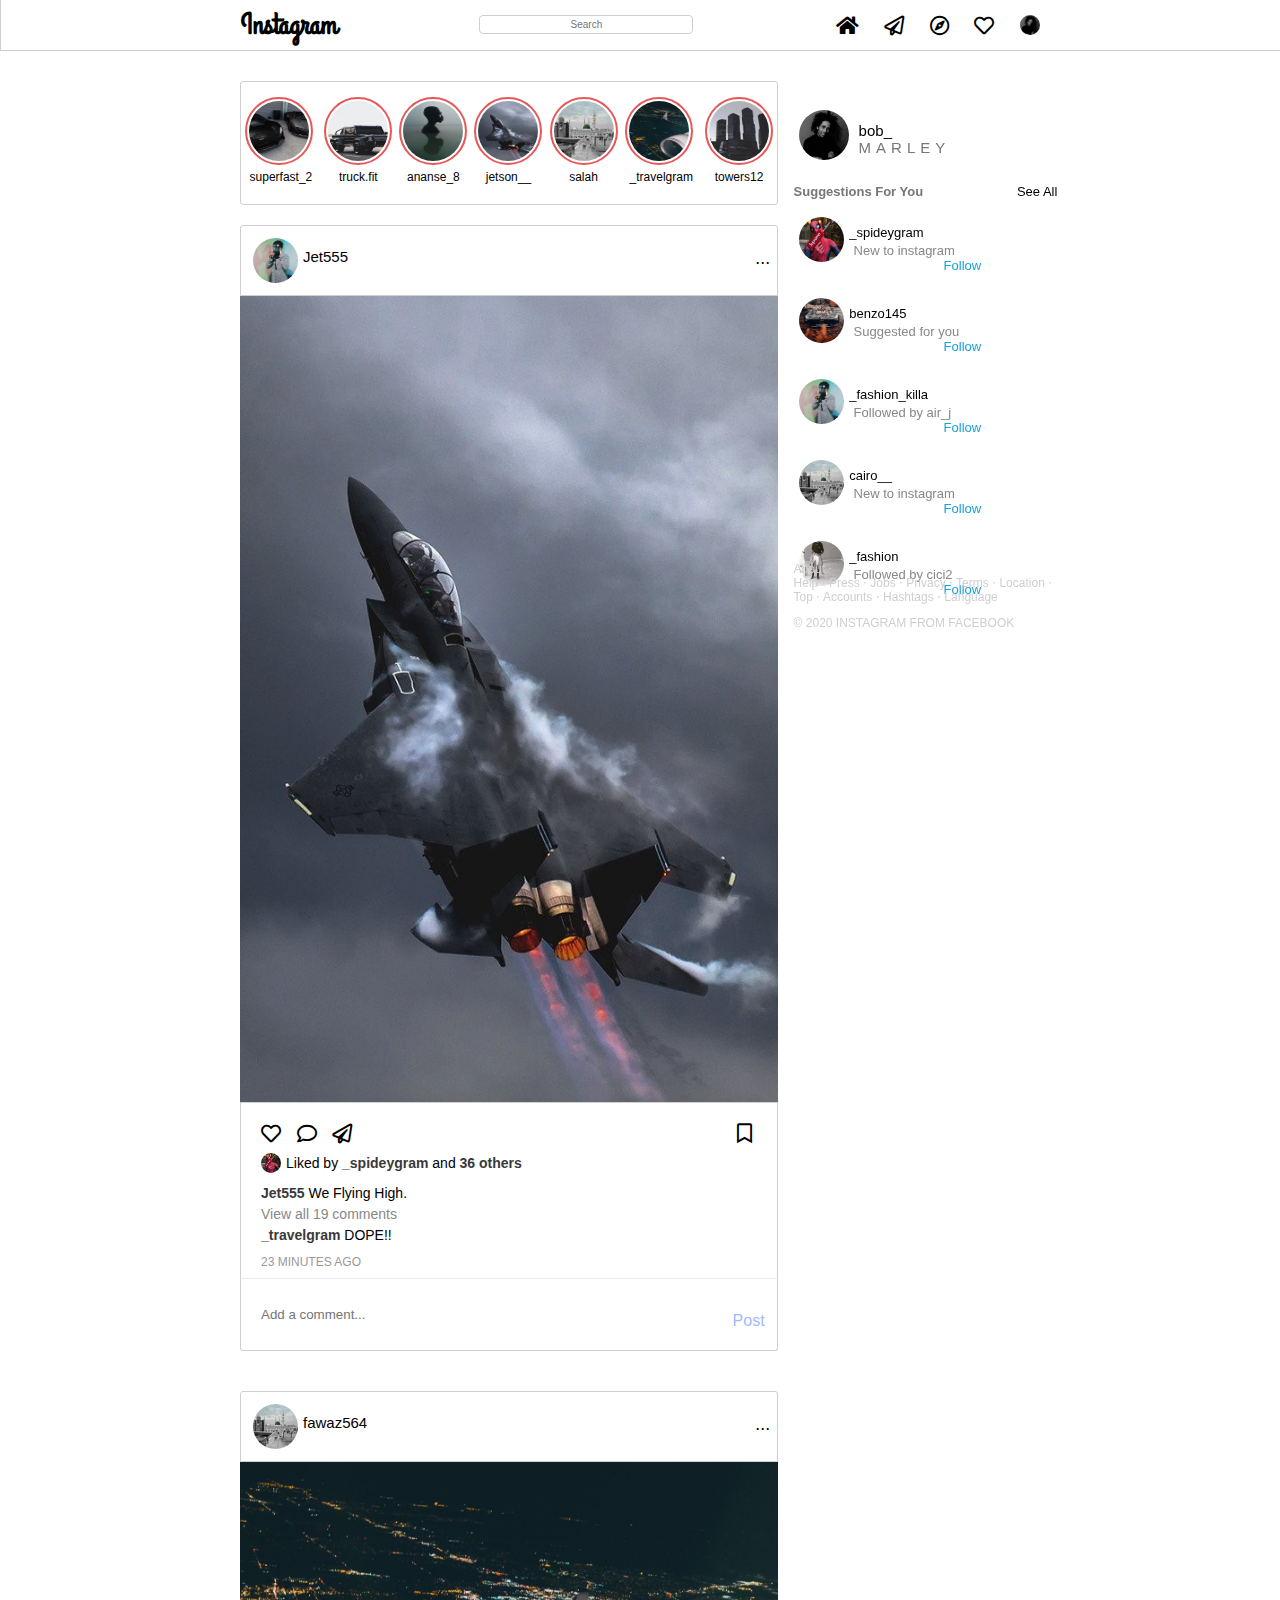
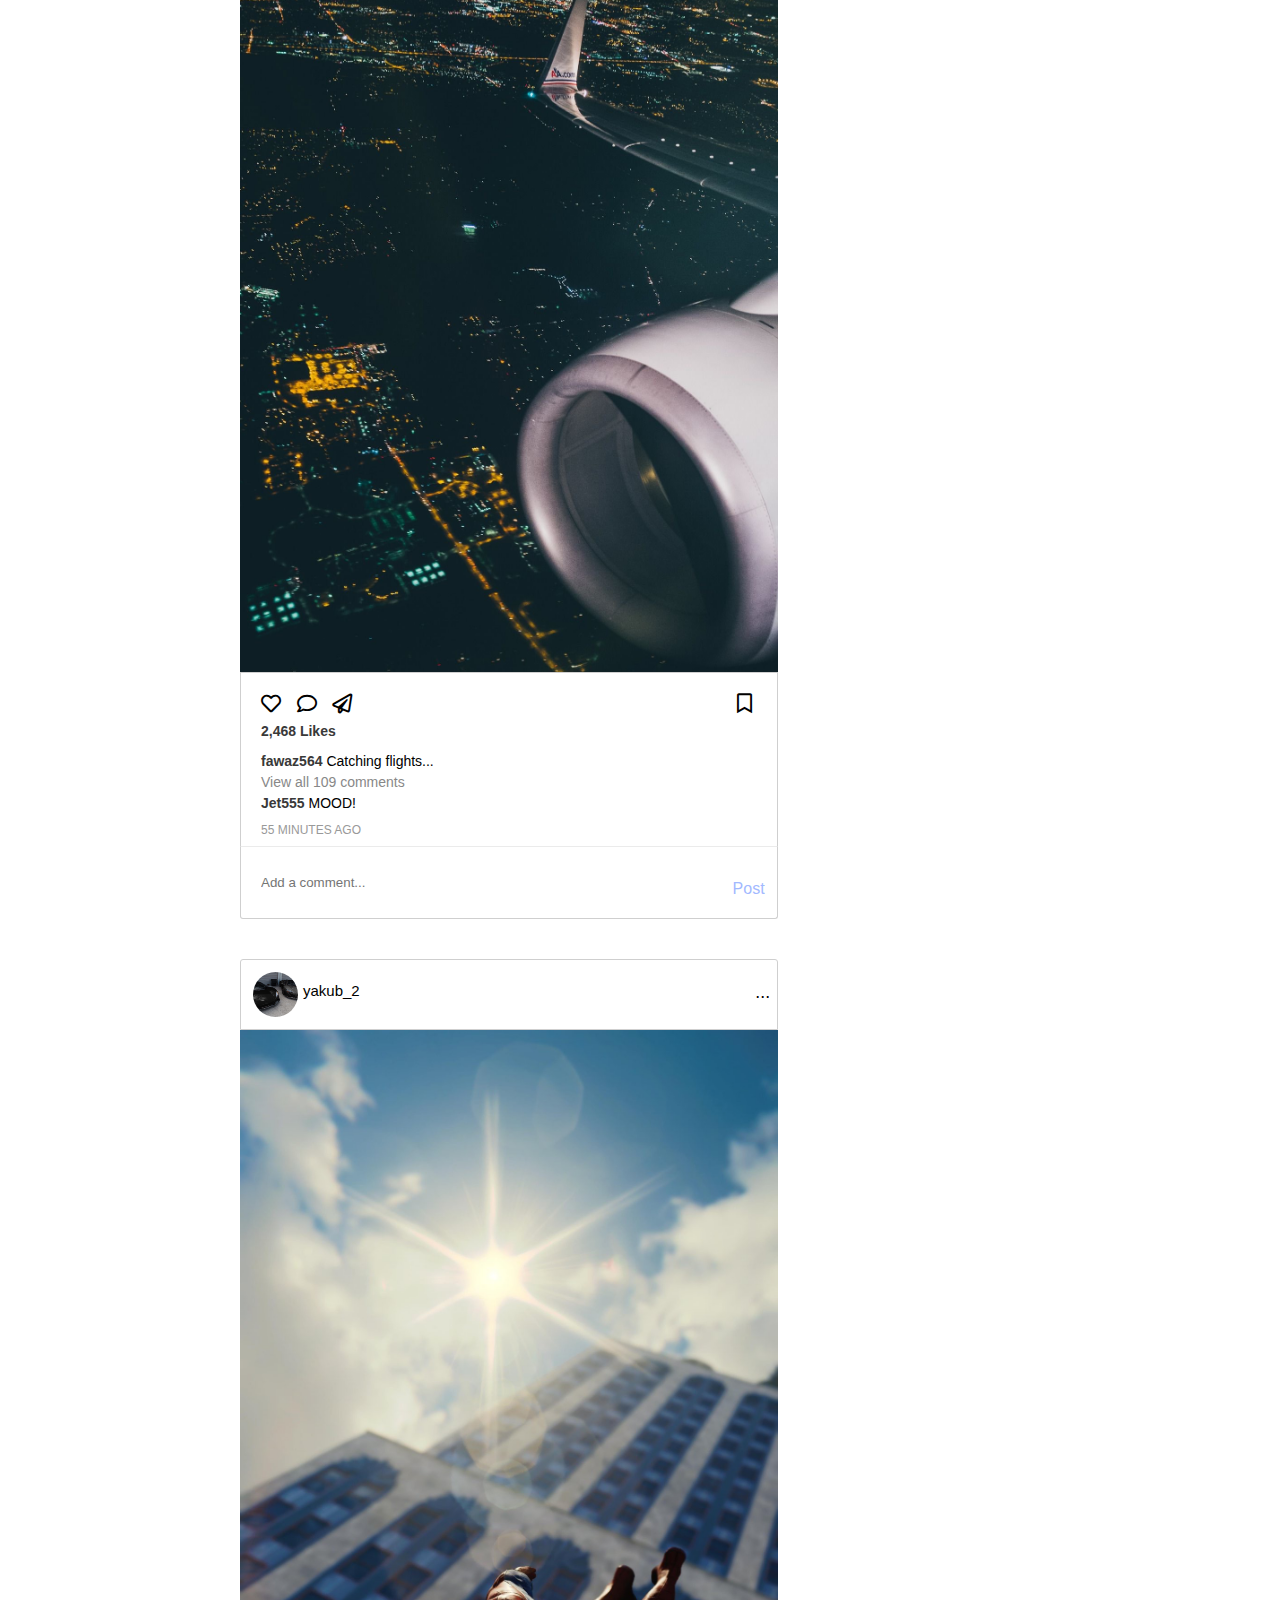
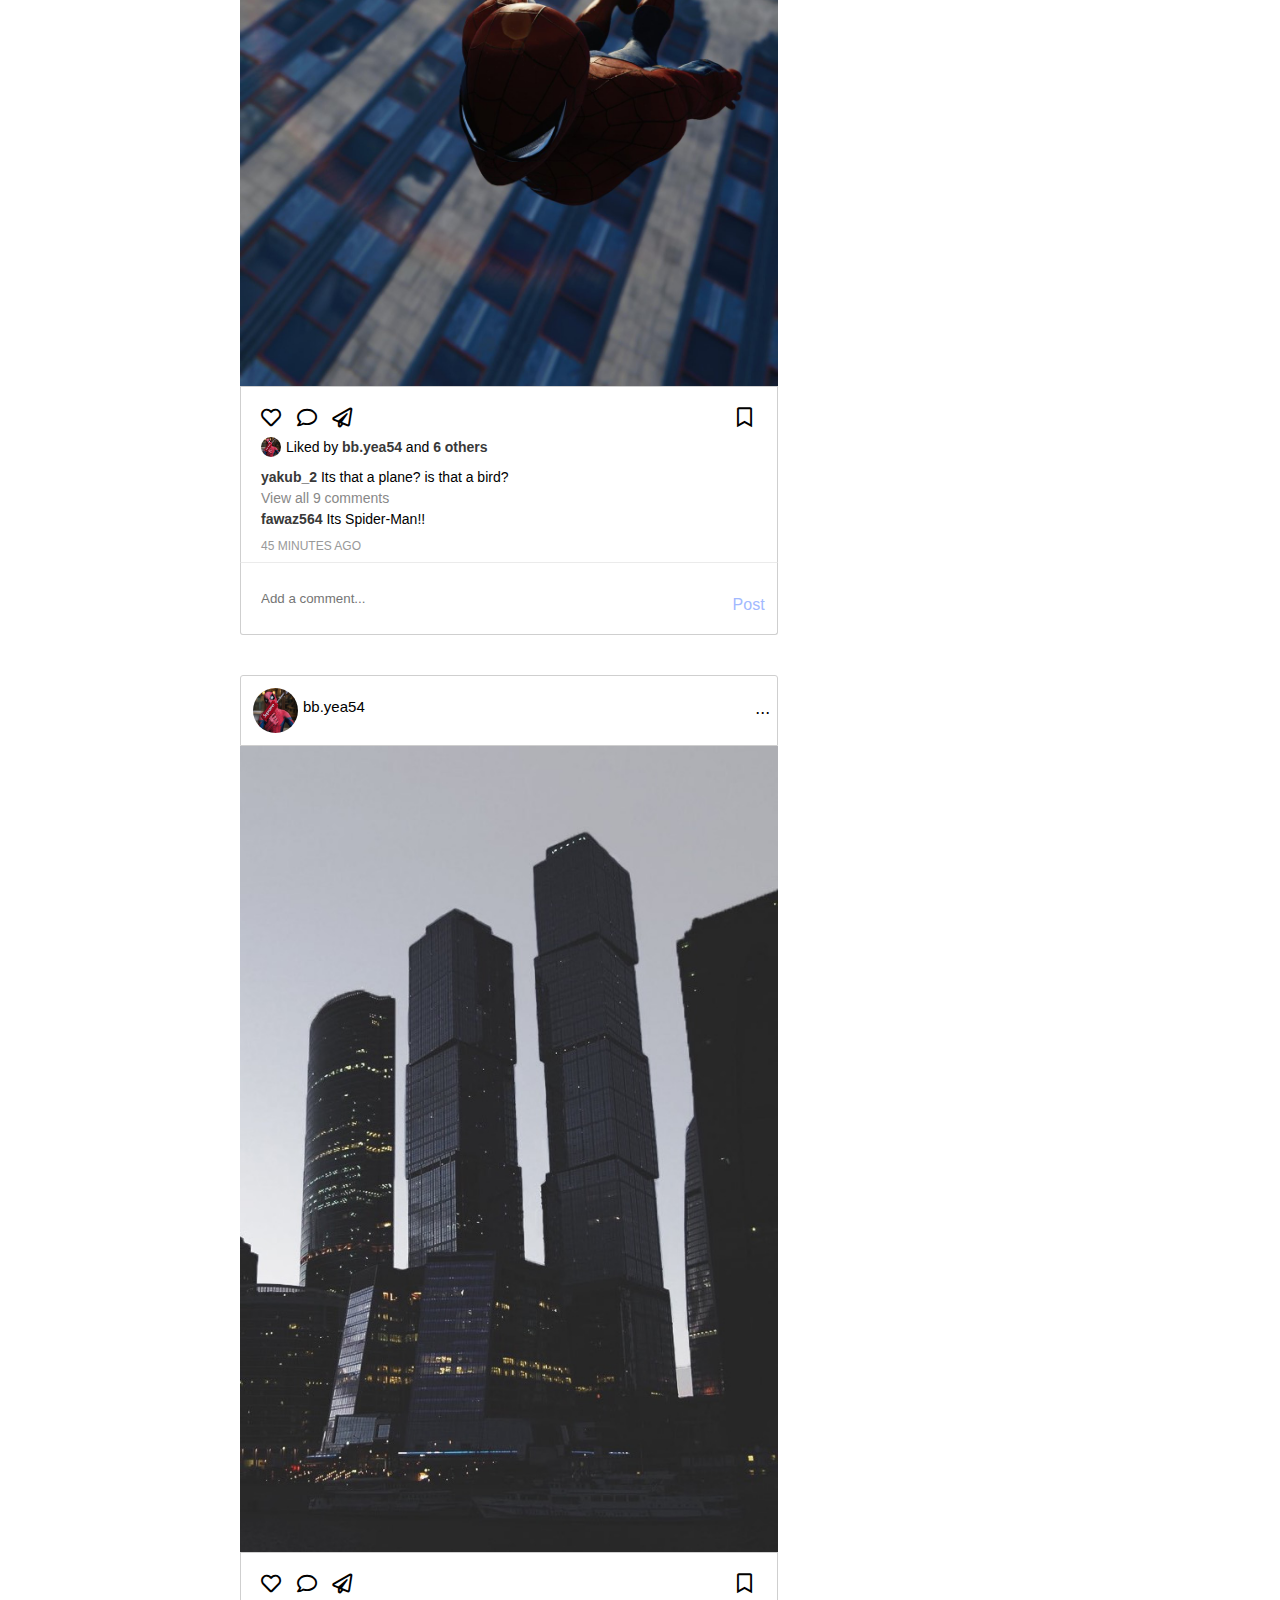
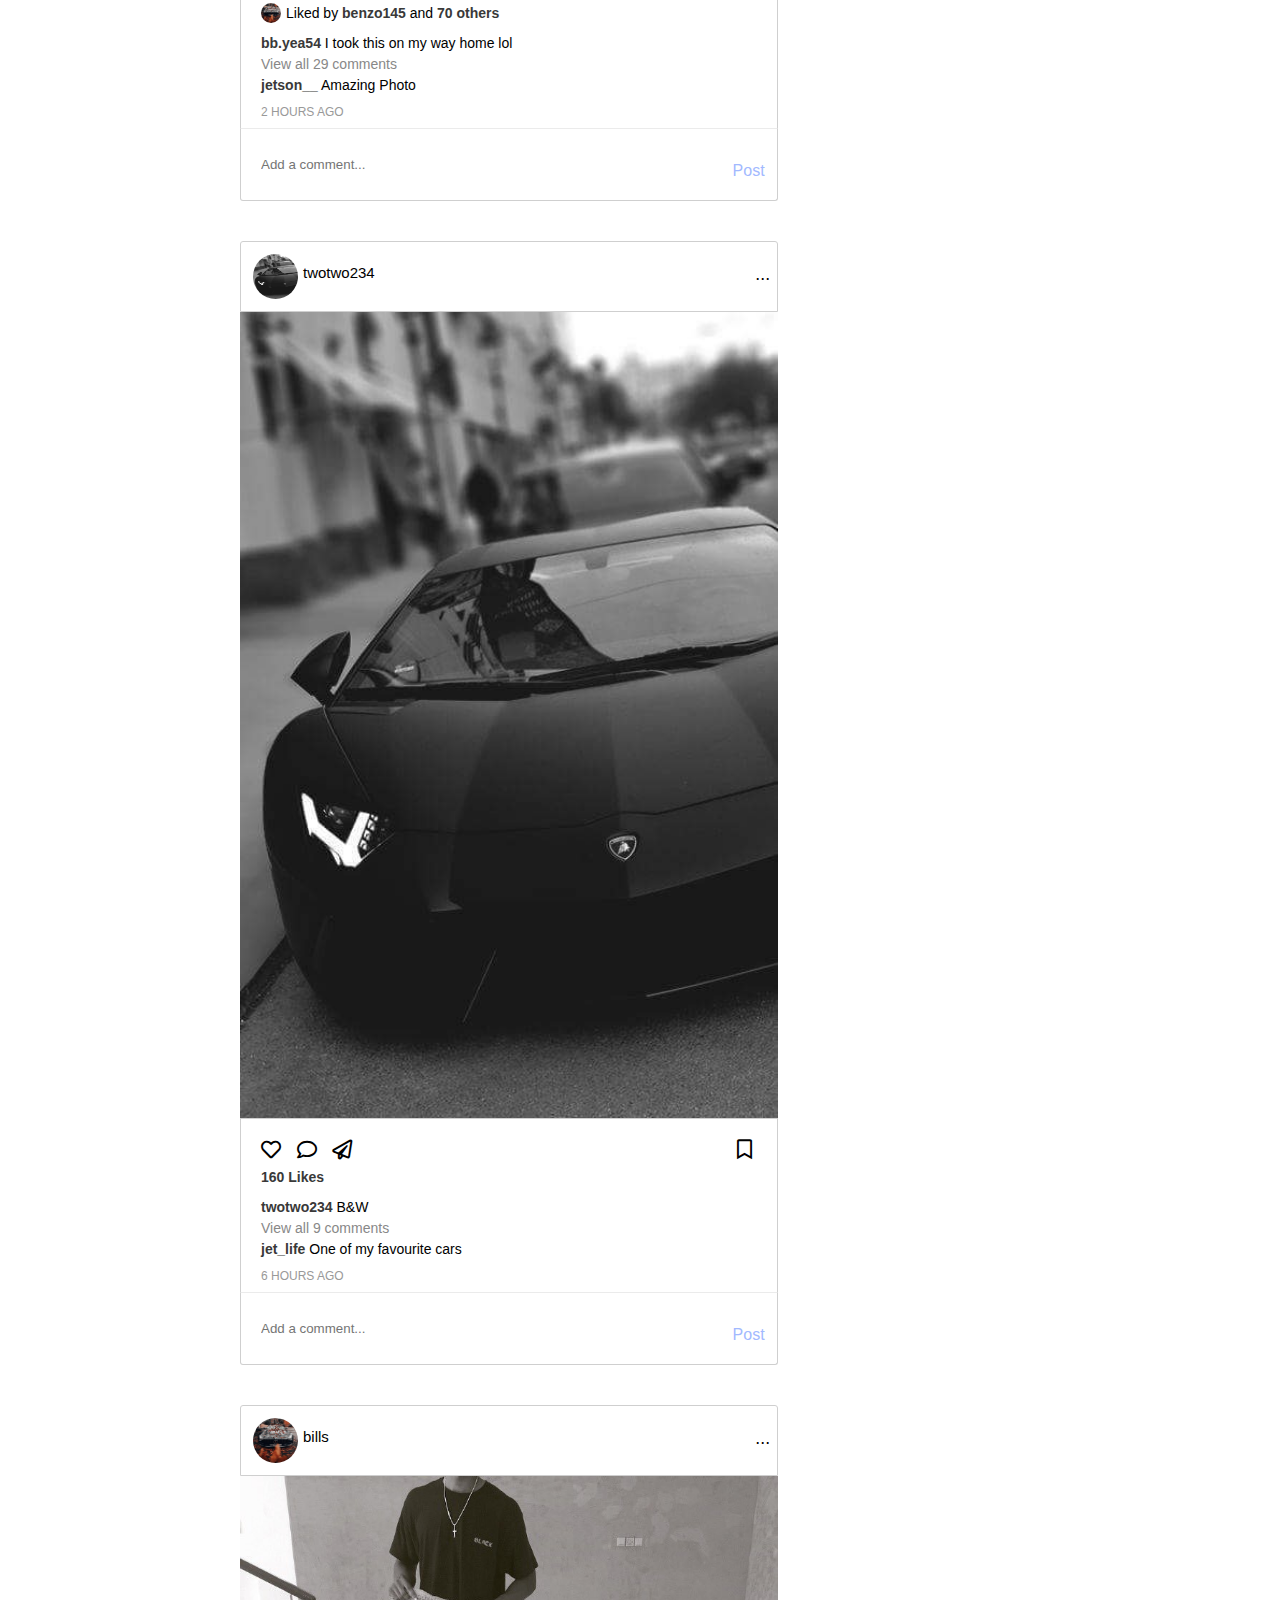
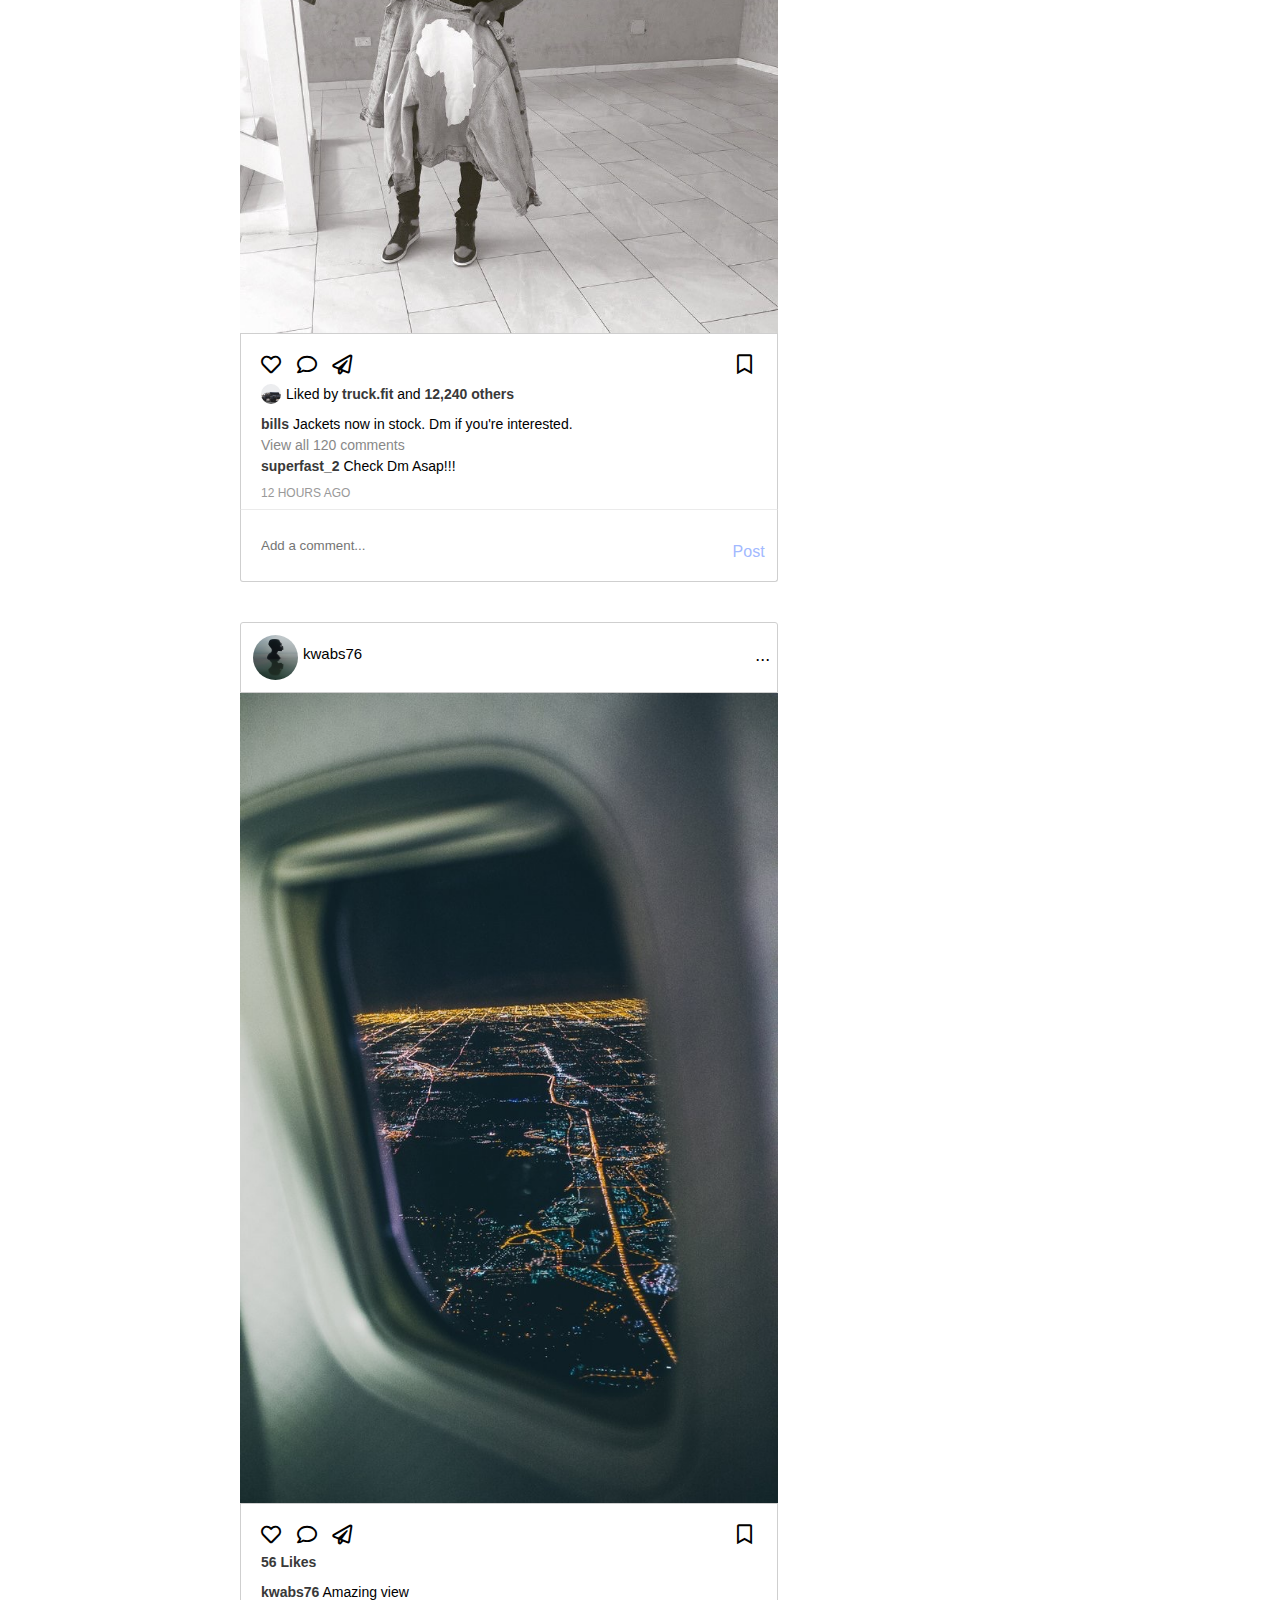
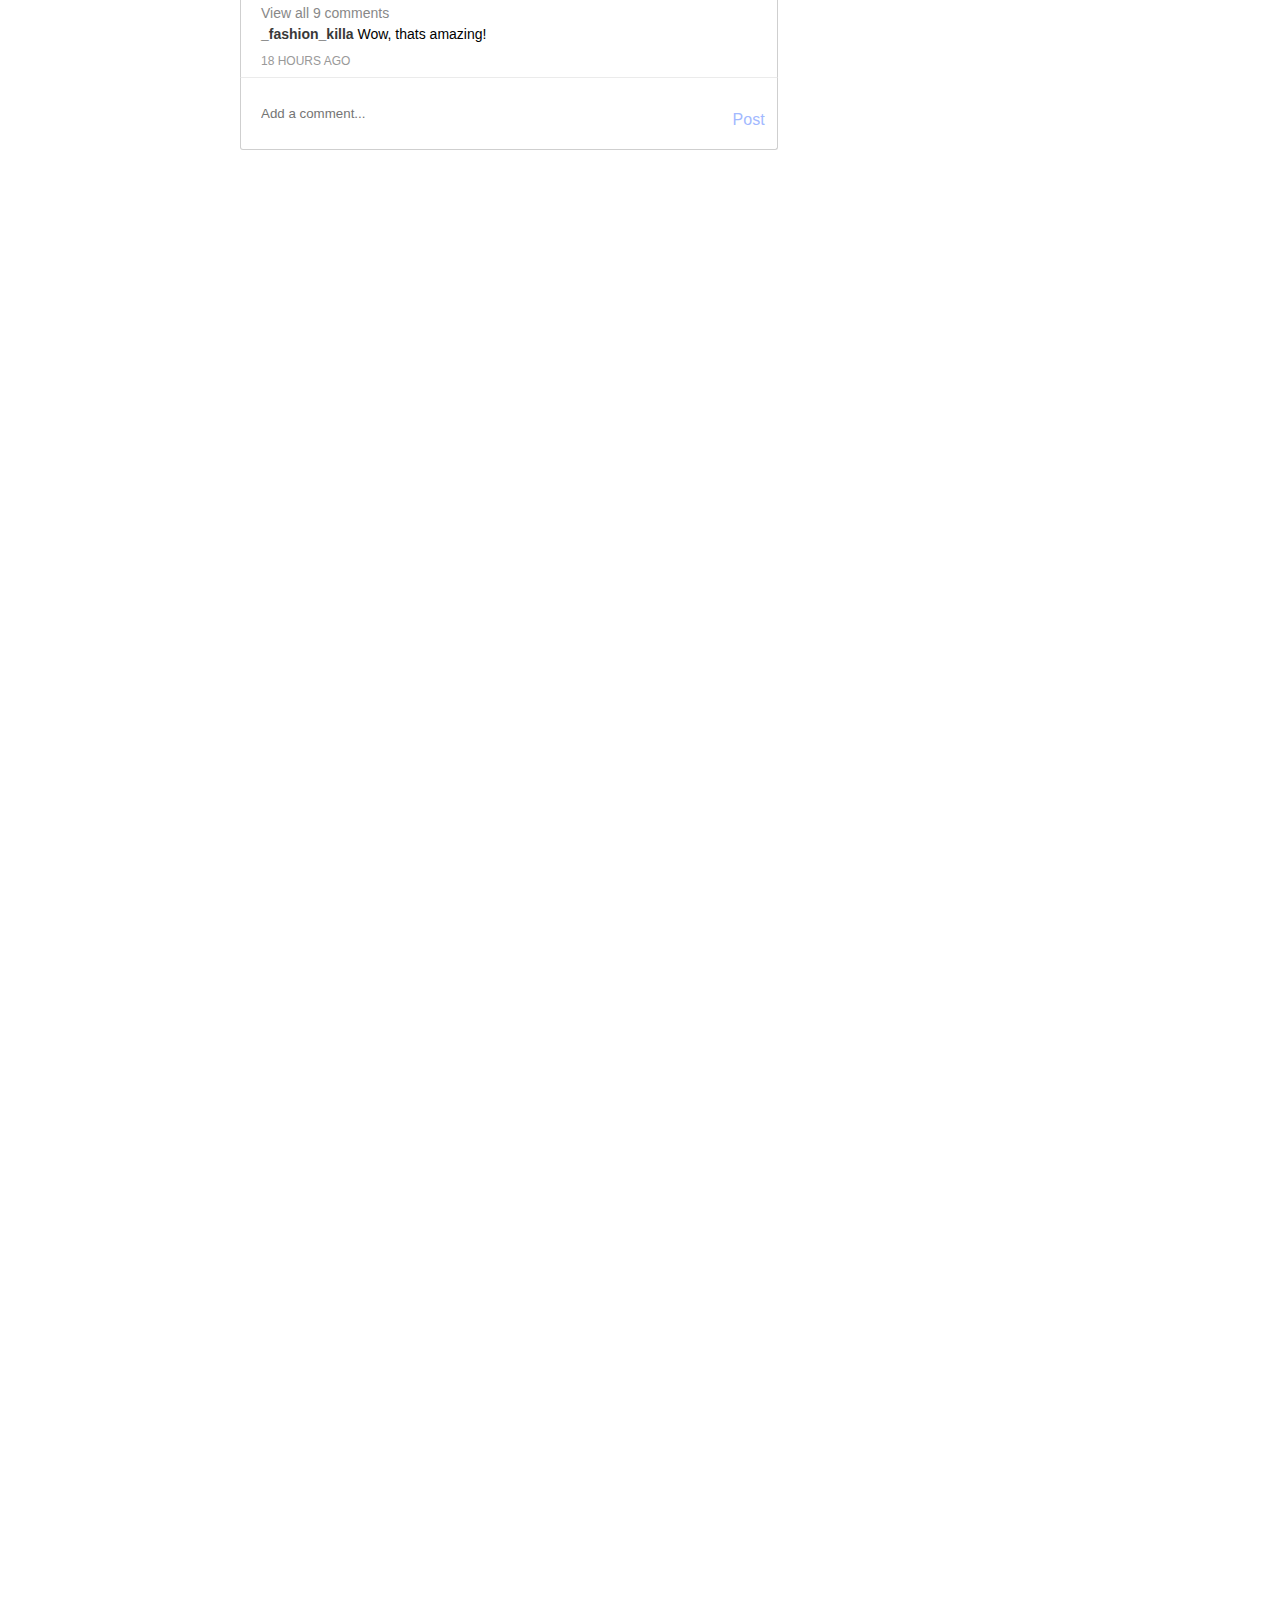
==== index.html @ 5ea7f9a2 "intagram page" ====
<!DOCTYPE html>
<html lang="en">
<head>
    <meta charset="UTF-8">
    <meta name="viewport" content="width=device-width, initial-scale=1.0">
    <title>Instagram</title>
    <link rel="stylesheet" href="css/all.min.css">
    <link rel="stylesheet" href="css/style.css">
    <link href="https://fonts.googleapis.com/css2?family=Engagement&family=Grand+Hotel&display=swap" rel="stylesheet">
</head>
<body>
    <header>
        <h1>
            <a href="index.html">Instagram</a> 
        </h1>
        <div>
            <input class="search-input" type="text" placeholder="Search">
        </div>
        <nav>
            <a href="index.html"><i class="fas fa-home"></i></a>
            <a href="inbox.html"><i class="far fa-paper-plane"></i></a> 
            <a href="explore.html"><i class="far fa-compass"></i></a>
            <i class="far fa-heart"></i>
            <a href="profile.html">
             <img class="pro" src="images/IMG_0986.JPG" alt="bob marley">
            </a>         
        </nav>
    </header>
    <section>
        
        <div class="image-wrapper">
        <div>
            <div class="story">
                    <div>
                        <div class="new-story">
                            <img class="story-img" src="images/IMG_0039.JPG" alt="Mcleren">
                        </div>
                        <p>superfast_2</p>
                    </div>
                    <div>
                        <div class="new-story">
                            <img class="story-img" src="images/IMG_0038.JPG" alt="truck">
                        </div>
                        <p>truck.fit</p> 
                    </div>
                    <div>
                        <div class="new-story">
                          <img class="story-img" src="images/IMG_1452.JPG" alt="kid in water">  
                        </div>
                        <p>ananse_8</p> 
                    </div>
                    <div>
                        <div class="new-story">
                          <img class="story-img" src="images/IMG_1474.JPG" alt="jet">  
                        </div>
                        <p>jetson__</p> 
                    </div>
                    <div>
                        <div class="new-story">
                           <img class="story-img" src="images/IMG_0953.JPG" alt="Mosque"> 
                        </div>
                        <p>salah</p> 
                    </div>
                    <div>
                        <div class="new-story">
                          <img class="story-img" src="images/IMG_0764.JPG" alt="plane window view">  
                        </div>
                        <p>_travelgram</p>
                    </div>
                    <div>
                        <div class="new-story">
                           <img class="story-img" src="images/IMG_0044.JPG" alt="skyscraper"> 
                        </div>
                        <p>towers12</p>
                    </div> 
            </div>
        </div>
            <div class="image-container active">
                <div class="image-heading">
                    <img class="profile-image" src="images/IMG_0019.JPG" alt="Asap rocky">
                    <p class="profile-name">Jet555</p>
                    <p>&#8228;&#8228;&#8228;</p>
                </div>
                <img src="images/IMG_1474.JPG" alt="jet">
                
                    <div class="image-footer" >
                        <div>
                            <i class="far fa-heart"></i>
                            <i class="far fa-comment"></i>
                            <i class="far fa-paper-plane"></i>
                        </div>
                        <div>
                            <i class="far fa-bookmark"></i>    
                        </div>
                    </div>
                    <div class="comment-update">
                        <p><img class="com-img" src="images/IMG_0122.JPG" alt="spidey">Liked by <span class="user-com">_spideygram</span> and <span class="user-com">36 others</span></p>
                        <span class="user-com">Jet555</span> <span>We Flying High.</span>
                        <p class="comment-view">View all 19 comments</p>
                        <span class="user-com">_travelgram</span> <span>DOPE!!</span>
                        <p class="comment-time">23 minutes ago</p>
                    </div>
                    <div class="comment-post">
                        <input class="comment-input" type="text" placeholder="Add a comment...">
                        <p class="post">Post</p>  
                    </div>      
            </div>
            <div class="image-container active">
                <div class="image-heading">
                    <img class="profile-image" src="images/IMG_0953.JPG" alt="Mosque">
                    <p class="profile-name">fawaz564</p>
                    <p>&#8228;&#8228;&#8228;</p>
                </div>
                <img src="images/IMG_0764.JPG" alt="window view from a plane">
                <div class="image-footer" >
                    <div>
                        <i class="far fa-heart"></i>
                        <i class="far fa-comment"></i>
                        <i class="far fa-paper-plane"></i>
                    </div>
                    <div>
                        <i class="far fa-bookmark"></i>
                    </div>
                </div>
                <div class="comment-update">
                    <p><span class="user-com">2,468 Likes</span></p>
                    <span class="user-com">fawaz564</span> <span>Catching flights...</span>
                    <p class="comment-view">View all 109 comments</p>
                    <span class="user-com">Jet555</span> <span>MOOD!</span>
                    <p class="comment-time">55 minutes ago</p>
                </div>
                <div class="comment-post">
                    <input class="comment-input" type="text" placeholder="Add a comment...">
                    <p class="post">Post</p>  
                </div> 
            </div>
            <div class="image-container">
                <div class="image-heading">
                    <img class="profile-image" src="images/IMG_0039.JPG" alt="Mcleren">
                    <p class="profile-name">yakub_2</p>
                    <p>&#8228;&#8228;&#8228;</p>
                </div>
                <img src="images/IMG_3468.JPG" alt="spider man">
                <div class="image-footer">
                    <div>
                        <i class="far fa-heart"></i>
                        <i class="far fa-comment"></i>
                        <i class="far fa-paper-plane"></i>
                    </div>
                    <div>
                        <i class="far fa-bookmark"></i>
                    </div>
                </div>
                <div class="comment-update">
                    <p><img class="com-img" src="images/IMG_0122.JPG" alt="spidey">Liked by <span class="user-com">bb.yea54</span> and <span class="user-com">6 others</span></p>
                    <span class="user-com">yakub_2</span> <span>Its that a plane? is that a bird?</span>
                    <p class="comment-view">View all 9 comments</p>
                    <span class="user-com">fawaz564</span> <span>Its Spider-Man!! </span>
                    <p class="comment-time">45 minutes ago</p>
                </div>
                <div class="comment-post">
                    <input class="comment-input" type="text" placeholder="Add a comment...">
                    <p class="post">Post</p>  
                </div> 
            </div>
            <div class="image-container">
                <div class="image-heading">
                    <img class="profile-image" src="images/IMG_0122.JPG" alt="spidey">
                    <p class="profile-name">bb.yea54</p>
                    <p>&#8228;&#8228;&#8228;</p>
                </div>
                <img src="images/IMG_0044.JPG" alt="sky skrapers">
                <div class="image-footer" >
                    <div>
                        <i class="far fa-heart"></i>
                        <i class="far fa-comment"></i>
                        <i class="far fa-paper-plane"></i>
                    </div>
                    <div>
                        <i class="far fa-bookmark"></i>
                    </div>
                </div>
                <div class="comment-update">
                    <p><img class="com-img" src="images/IMG_0942.JPG" alt="benz">Liked by <span class="user-com">benzo145</span> and <span class="user-com">70 others</span></p>
                    <span class="user-com">bb.yea54</span> <span>I took this on my way home lol</span>
                    <p class="comment-view">View all 29 comments</p>
                    <span class="user-com">jetson__</span> <span>Amazing Photo</span>
                    <p class="comment-time">2 hours ago</p>
                </div>
                <div class="comment-post">
                    <input class="comment-input" type="text" placeholder="Add a comment...">
                    <p class="post">Post</p>  
                </div> 
            </div>
            <div class="image-container">
                <div class="image-heading">
                    <img class="profile-image" src="images/IMG_0618.JPG" alt="lambo">
                    <p class="profile-name">twotwo234</p>
                    <p>&#8228;&#8228;&#8228;</p>
                </div>
                <img src="images/IMG_0618.JPG" alt="lamboghini">
                <div class="image-footer" >
                    <div>
                        <i class="far fa-heart"></i>
                        <i class="far fa-comment"></i>
                        <i class="far fa-paper-plane"></i>
                    </div>
                    <div>
                        <i class="far fa-bookmark"></i>
                    </div>
                </div>
                <div class="comment-update">
                    <p><span class="user-com">160 Likes</span></p>
                    <span class="user-com">twotwo234</span> <span>B&W</span>
                    <p class="comment-view">View all 9 comments</p>
                    <span class="user-com">jet_life</span> <span>One of my favourite cars</span>
                    <p class="comment-time">6 hours ago</p>
                </div>
                <div class="comment-post">
                    <input class="comment-input" type="text" placeholder="Add a comment...">
                    <p class="post">Post</p>  
                </div> 
            </div>
            <div class="image-container">
                <div class="image-heading">
                    <img class="profile-image" src="images/IMG_0942.JPG" alt="benz">
                    <p class="profile-name">bills</p>
                    <p>&#8228;&#8228;&#8228;</p>
                </div>
                <img src="images/IMG_0188.JPG" alt="African jean jacket">
                <div class="image-footer" >
                    <div>
                        <i class="far fa-heart"></i>
                        <i class="far fa-comment"></i>
                        <i class="far fa-paper-plane"></i>
                    </div>
                    <div>
                        <i class="far fa-bookmark"></i>
                    </div>
                </div>
                <div class="comment-update">
                    <p><img class="com-img" src="images/IMG_0038.JPG" alt="truck">Liked by <span class="user-com">truck.fit</span> and <span class="user-com">12,240 others</span></p>
                    <span class="user-com">bills</span> <span>Jackets now in stock. Dm if you're interested.</span>
                    <p class="comment-view">View all 120 comments</p>
                    <span class="user-com">superfast_2</span> <span>Check Dm Asap!!! </span>
                    <p class="comment-time">12 hours ago</p>
                </div>
                <div class="comment-post">
                    <input class="comment-input" type="text" placeholder="Add a comment...">
                    <p class="post">Post</p>  
                </div> 
            </div>
            <div class="image-container">
                <div class="image-heading">
                    <img class="profile-image" src="images/IMG_1452.JPG" alt="kid in water">
                    <p class="profile-name">kwabs76</p>
                    <p>&#8228;&#8228;&#8228;</p>
                </div>
                <img src="images/IMG_0765.JPG" alt="window view from a plane">
                <div class="image-footer" >
                    <div>
                        <i class="far fa-heart"></i>
                        <i class="far fa-comment"></i>
                        <i class="far fa-paper-plane"></i>
                    </div>
                    <div>
                        <i class="far fa-bookmark"></i>
                    </div>
                </div>
                <div class="comment-update">
                    <p><span class="user-com">56 Likes</span></p>
                    <span class="user-com">kwabs76</span> <span>Amazing view</span>
                    <p class="comment-view">View all 9 comments</p>
                    <span class="user-com">_fashion_killa</span> <span>Wow, thats amazing!</span>
                    <p class="comment-time">18 hours ago</p>
                </div>
                <div class="comment-post">
                  <input class="comment-input" type="text" placeholder="Add a comment...">
                <p class="post">Post</p>  
                </div>               
            </div>
        </div>
    </section>
    <aside>
        <div>
            <a href="profile.html">
               <img class="profile-image user-image" src="images/IMG_0986.JPG" alt="bob marley">                
            </a>
            <p class="profile-name"><br>bob_<br><span class="user-name">marley</span></p>
        </div>
        <div>
            <div class="suggestions">
                <div class="suggestion-header">
                    <p class="suggest">Suggestions For You</p>
                    <p class="watch-see-all">See All</p>
                </div>
                <div class="suggestion-image">
                    <img class="profile-image" src="images/IMG_0122.JPG" alt="spiderman">
                    <p class="pro-info">_spideygram</p>
                    <div class="suggest-follow">
                        <span>New to instagram</span> <span class="follow-suggested">Follow</span>
                    </div>
                    <img class="profile-image" src="images/IMG_0942.JPG" alt="benz">
                    <p class="pro-info">benzo145</p>
                    <div class="suggest-follow">
                        <span>Suggested for you</span> <span class="follow-suggested">Follow</span>
                    </div>
                    <img class="profile-image" src="images/IMG_0019.JPG" alt="Asap rocky">
                    <p class="pro-info">_fashion_killa</p>
                    <div class="suggest-follow">
                        <span>Followed by air_j</span> <span class="follow-suggested">Follow</span>
                    </div>
                    <img class="profile-image" src="images/IMG_0953.JPG" alt="Mosque">
                    <p class="pro-info">cairo__</p>
                    <div class="suggest-follow">
                        <span>New to instagram</span> <span class="follow-suggested">Follow</span>
                    </div>
                    <img class="profile-image" src="images/IMG_0188.JPG" alt="jean jacket">
                    <p class="pro-info">_fashion</p>
                    <div class="suggest-follow">
                        <span>Followed by cici2</span> <span class="follow-suggested">Follow</span>
                    </div>
                </div>
            </div>
            <footer>
                <p>About &#8231; Help &#8231; Press &#8231; Jobs &#8231; Privacy &#8231; Terms &#8231; Location &#8231; Top &#8231; Accounts &#8231; Hashtags &#8231; Language</p>
                <p class="copy-right">&copy; 2020 instagram from facebook</p>
            </footer>
        </div>
    </aside>
</body>
</html>
---- css/style.css ----
* {
    box-sizing: border-box;
}

body {
    padding: 0;
    margin: 0;
    height: 600rem;
    font-family: 'Trebuchet MS', 'Lucida Sans Unicode', 'Lucida Grande', 'Lucida Sans', Arial, sans-serif;
}

header {
    display: flex;
    justify-content: space-between;
    border: 1px solid rgb(207, 207, 207);
    border-top: 0;
    border-right: 0;
    font-size: 10px;
    position: sticky;
    top: 0;
    background-color: white;
}

header a {
    text-decoration: none;
    color: black;
}

h1 {
    font-family: 'Grand Hotel', cursive;
    cursor: pointer;
    font-size: 30px;
    margin: 5px 0 5px 240px;
    font-weight: 600;
}

header div{
    margin: 15px 0;
}

.search-input {
    border: 1px solid rgb(207, 207, 207);
    text-align: center;
    border-radius: 4px;
    padding: 3px 40px;
    font-size: 10px;
}

.fa-search {
    font-size: 15px;
    color: rgb(207, 207, 207);
}

nav {
    margin: 15px 240px 5px 0;
    font-size: 20px;
    letter-spacing: 10px;
}

i {
    cursor: pointer;
}

.story {
    display: flex;
    justify-content: space-around;
    width: 70%;
    margin: 30px 0 -20px 40px;
    padding: 15px 0;
    font-size: 13px;
    border: 1px solid rgb(207, 207, 207);
    border-radius: 3px;
    font-size: 12px;
    text-align: center;
}

.story-img {
    width: 60px;
    height: 60px;
    border-radius: 50%;
    margin: 2px;
    cursor: pointer;
}

.story p{
    margin: 5px;
}

.new-story {
    width: 68px;
    height: 68px;
    border-radius: 50%;
    border: 2px solid rgb(231, 87, 87);
}

.image-wrapper {
    float: left;
    width: 60%;
    margin-left: 200px;
}

.image-container {
    width: 70%;
    margin: 40px;
}

img {
    width: 100%;
}

.image-heading {
    border: 1px solid rgb(207, 207, 207);
    display: flex;
    justify-content: space-between;
    padding: 7px;
    border-top-left-radius: 3px;
    border-top-right-radius: 3px;
}

.profile-image {
    width: 45px;
    border-radius: 50%;
    margin: 5px;
    cursor: pointer;
    height: 45px;
}

.pro {
    width: 20px;
    height: 20px;
    border-radius: 50%;
    margin-bottom: -2px;
}

.pro-info {
    float: right;
    width: 80%;
    font-size: 13px;
    margin-bottom: 0;
}

.profile-name {
    flex: 10%;
    cursor: pointer;
    font-size: 15px;
}

.image-footer {
    display: flex;
    justify-content: space-between;
    font-size: 20px;
    letter-spacing: 5px;
    border:1px solid rgb(207, 207, 207);
    border-bottom: none;
    padding: 20px;
    margin-top: -4px;
}

.comment-update {
    border-left: 1px solid rgb(207, 207, 207);
    border-right: 1px solid rgb(207, 207, 207);
    font-size: 14px;
    margin-top: -27px;
    padding-left: 20px;
}

.com-img {
    width: 20px;
    height: 20px;
    border-radius: 50%;
    margin: 0 5px -5px 0;
    cursor: pointer;
}

.comment-time {
    color: #999999;
    font-size: 12px;
    text-transform: uppercase;
    padding-bottom: 10px;
    cursor: pointer;
}

.user-com {
    font-weight: 600;
    color: #393939;
    cursor: pointer;
}

.comment-view {
    color: #888888;
    margin-top: 5px;
    margin-bottom: 5px;
    cursor: pointer;
}

.comment-input {
    border: 1px solid rgb(207, 207, 207);
    border-radius: 1px;
    padding: 20px;
    border-top: 1px solid rgb(235, 235, 235);
    border-bottom-left-radius: 3px;
    border-bottom-right-radius: 3px;
    margin-top: -13px;
    width: 100%;
}

aside {
    position: fixed;
    right: 8%;
    top: 10%; 
    width: 30%;
}

aside a {
    text-decoration: none;
    color: black;
}

.user-image {
    float: left;
    width: 50px;
    height: 50px;
    margin-right: 10px;
}

.user-name {
    color: #777;
    letter-spacing: 5px;
    text-transform: uppercase;
    padding: 0;
}

.suggestions {
    width: 70%;
    border-radius: 5px;
    margin-top: 10px;
    margin-bottom: 200px;
}

.suggestion-header {
    display: flex;
    justify-content: space-between;
}

.suggest {
    color: #777;
    font-size: 13px;
    font-weight: bold;
}

.suggest-follow {
    margin: -28px 0 20px 60px;
    font-size: 13px;
    color: #888888;
}

.follow-suggested {
    background: none;
    color: rgb(23, 162, 218);
    margin-left: 90px;
    cursor: pointer;
}

.watch-see-all {
    font-size: 13px;
    margin-right: 5px;
}

.suggestion-image {
    width: 103.5%;
    height: 150px;
    display: block;
}

.profile-info {
    float: right;
    width: 80%;
    font-size: 13px;
    margin-top: -2px;
    margin-bottom: 0;
}

footer {
    font-size: 12px;
    width: 70%;
    color: rgb(207, 207, 207);
}

.comment-post {
    display: flex;
}

.post {
    color: rgb(162, 185, 255);
    margin-left: -50px;
    cursor: pointer;
    padding: 5px;
}

.copy-right {
    text-transform: uppercase;
}


.time {
    font-size: 10px;
    color: #777;
    margin: -10px 0 0 2px;
}

.explore-heading {
    display: flex;
    justify-content: space-between;
    margin: 0 250px;
    padding: 20px 0;
    font-size: 13px;
}

.discover-box {
    display: flex;
    margin: 0 240px;
    font-size: 11px;
}

.discover-image {
    width: 55px;
    border-radius: 50%;
    margin: 5px;
    cursor: pointer;
    height: 55px;
}

.profile-box {
    border: 1px solid rgb(207, 207, 207);
    border-radius: 3px;
    text-align: center;
    padding: 10px;
    width: 20%;
    margin: 0 10px;
}

.follow-btn {
    padding: 7px 10px;
    background-color: rgb(23, 162, 218);
    color: white;
    border-radius: 5px;
    border: none;
    font-weight: 600;
    cursor: pointer;
}

.follow-info {
    color: #999999;
    cursor: pointer;
    font-weight: 600;
}

.discover-people {
    color: #999999;
    cursor: pointer;
}

.see-all {
    color: rgb(60, 180, 228);
    font-weight:600;
    cursor: pointer;
}

.explore-intro {
    color: #999999;
    margin-left: 245px;
    margin-top: 90px;
    cursor: pointer;
}

.explore-image {
    display: flex;
    flex-wrap: wrap;
    width: 70%;
    margin:0 240px;
}

.explore-img {
    width: 30%;
    margin: 5px;
}

.explore-vid {
    width: 61%;
    height: 400px;
    margin: 5px;
}

.explore-footer {
    display: flex;
    justify-content: space-between;
    margin: 0 260px 0 230px;
    padding: 20px 0;
    font-size: 13px;
    font-weight: 800;
}

.footer-info {
    color:rgb(0, 106, 148);
    text-transform: uppercase;
    word-spacing: 10px;
}

.fixed {
    overflow-y: hidden;
}

.inbox-wrapper {
    display: flex;
    border: 1px solid rgb(207, 207, 207);
    border-radius: 5px;
    margin: 20px 200px 0 240px;
}

.inbox-user-container {
    width: 60%;
}

.inbox-head {
    display: flex;
    justify-content: space-between;
    align-items: center;
    width: 100%;
    border-bottom: 1px solid rgb(207, 207, 207);
}

.inbox-head p {
    margin-left: 120px;
}

.inbox-users {
    padding-top: 15px;
    padding-left: 20px;
    width: 100%;
    height: 600px;
    display: block;
    overflow-y: scroll;
}

.inbox-messages {
    display: flex;
    justify-content: center;
    align-items: center;
    text-align: center;
    flex-wrap: wrap;
    width: 100%;
    border-left: 1px solid rgb(207, 207, 207);
}

.inbox-info {
    width: 100%;
    margin-bottom: 200px;
}

.message-icon {
    border: 2px solid black;
    width: 100px;
    height: 100px;
    border-radius: 50%;
    margin-top:200px;
}

.send-icon {
    padding: 25px;
    font-size: 40px;
}

.msg1 {
    font-size: 25px;
}

.msg2 {
    color: #999999;
    font-size: 13px;
    margin: -20px 0 30px 0;
}

.message-button {
    background-color: rgb(23, 162, 218);
    border: none;
    padding: 10px;
    color: white;
    border-radius: 3px;
    font-weight: 600;
}

.new-message {
    font-size: 20px;
    margin-right: 20px;
}

.user-profile {
    display: flex;
    margin: 30px auto;
}

.user-profile a {
    text-decoration: none;
    font-weight: 900;
    color: rgb(26, 78, 141);
}

.user-photo {
    width: 30%;
    border-radius: 50%;
    margin-left: 300px;
    margin-top: 30px;
    cursor: pointer;
}

.user-info {
    width: 70%;
    margin-top: 45px;
}

.name {
    font-size: 30px;
    position: relative;
    top: 5px;
    font-family: sans-serif;
}

.user-info div {
    margin-bottom: 25px;
}

.user-info p{
    margin-bottom: 3px;
}

.edit-button {
    padding: 5px 10px;
    border-radius: 3px;
    border: 1px solid rgb(207, 207, 207);
    background: none;
    font-weight: 600;
    margin: 0 10px 0 10px;
    cursor: pointer;
}

.numbers {
    font-weight: 900;
    margin-right: 5px;
    cursor: pointer;
}

.other {
    margin-right: 30px;
}

.user-post {
    border-top: 1px solid rgb(207, 207, 207);
    width: 65%;
    margin: 5px 250px 0 250px;
}

.nav-bar {
    display: flex;
    justify-content: space-between;
    margin: 20px 230px;
    align-items: center;
    margin-top: 20px;
    color: #888888;
    font-size: 13px;
}

.user-upload {
    display: flex;
    justify-content: space-between;
    align-items: center;
    flex-wrap: wrap;
}

.user-upload div {
    width: 33%;
}

.fa-th {
    color: #112;
    border-top: 1px solid #112;
    padding-top: 19px;
    margin-top: -22px;
}
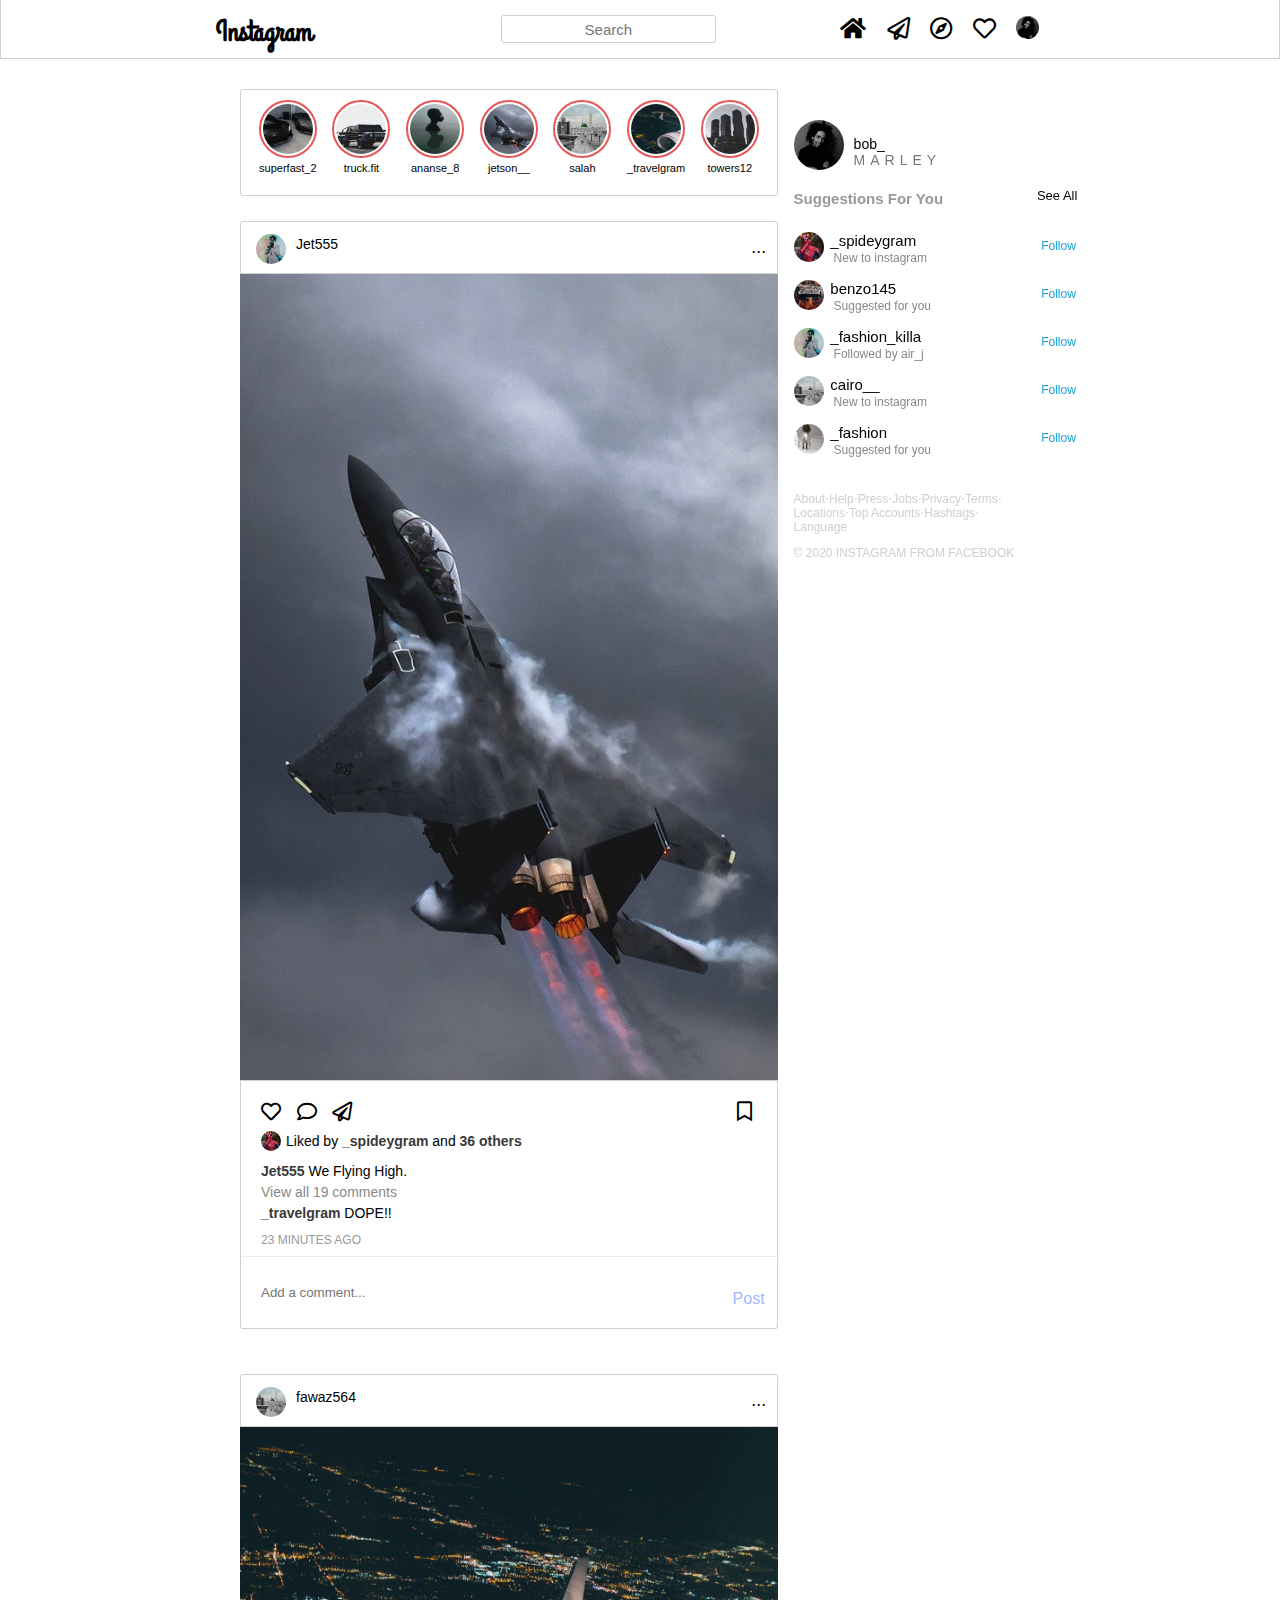
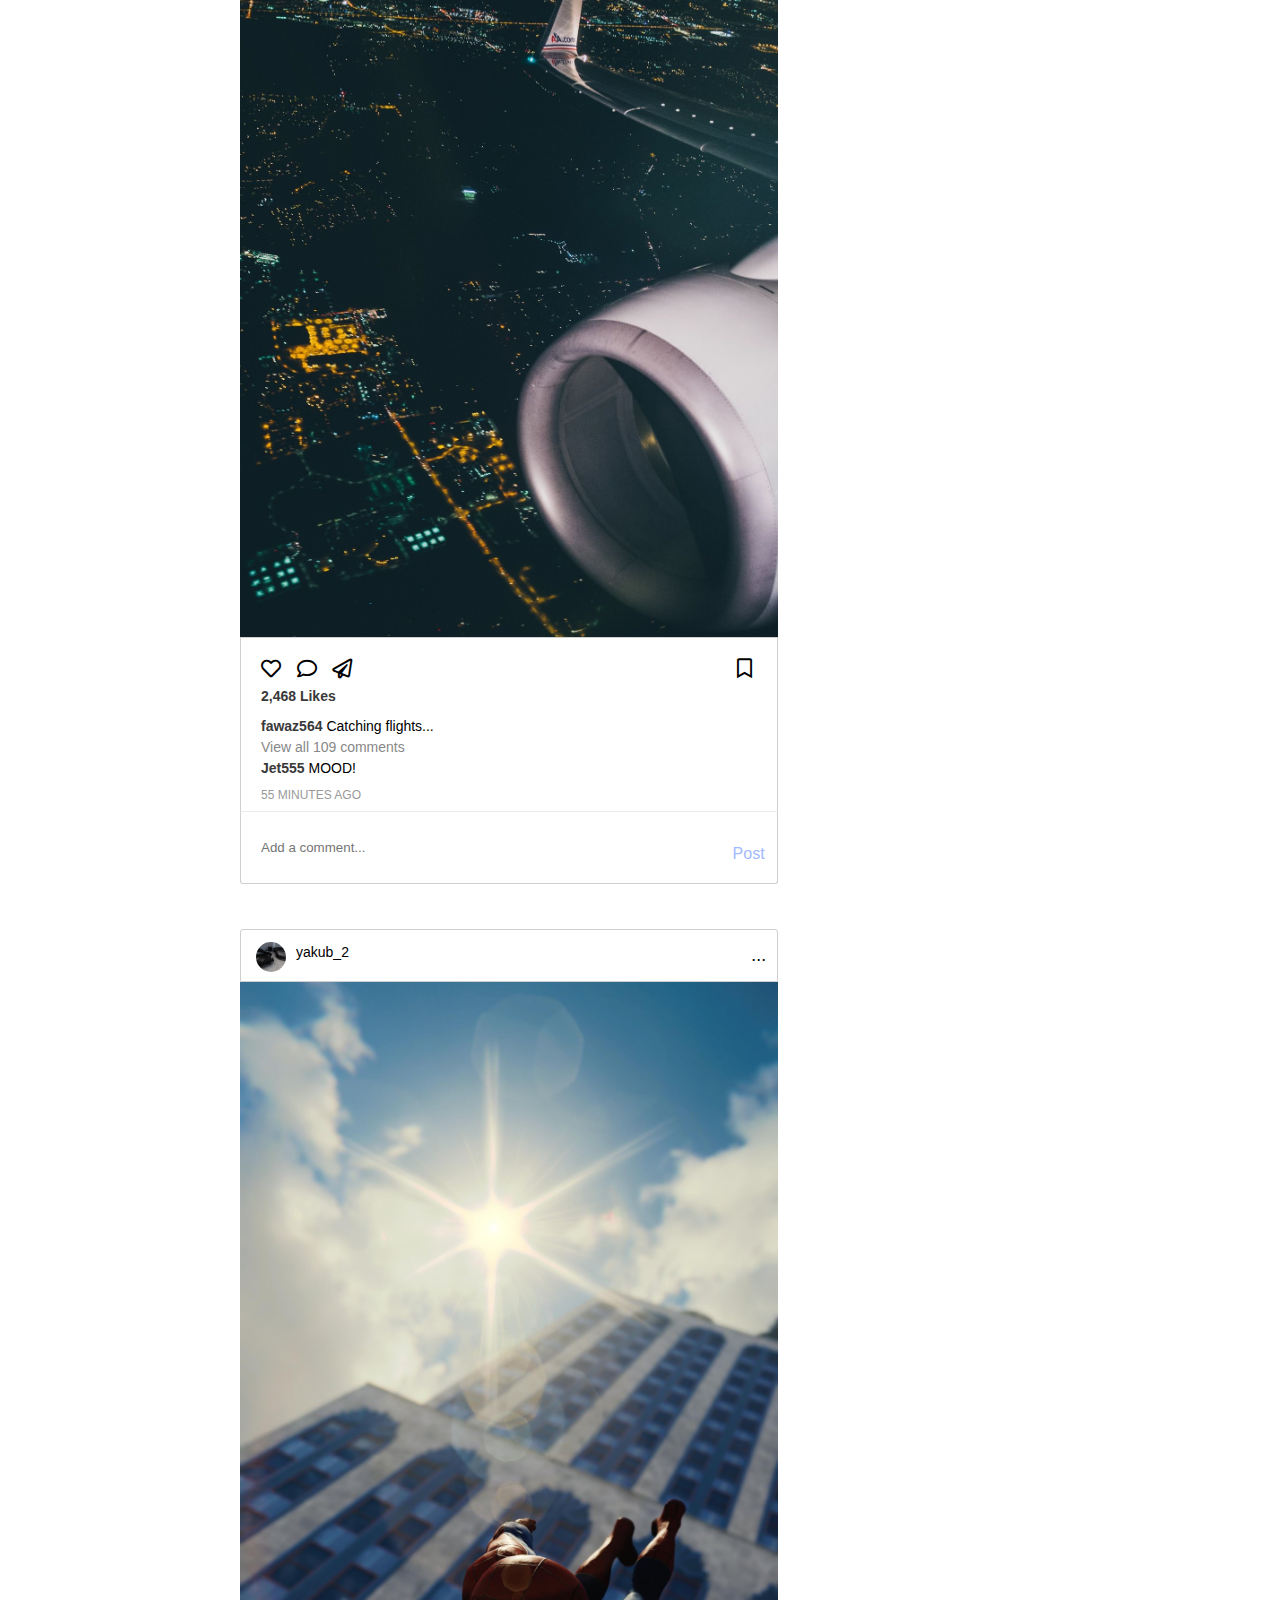
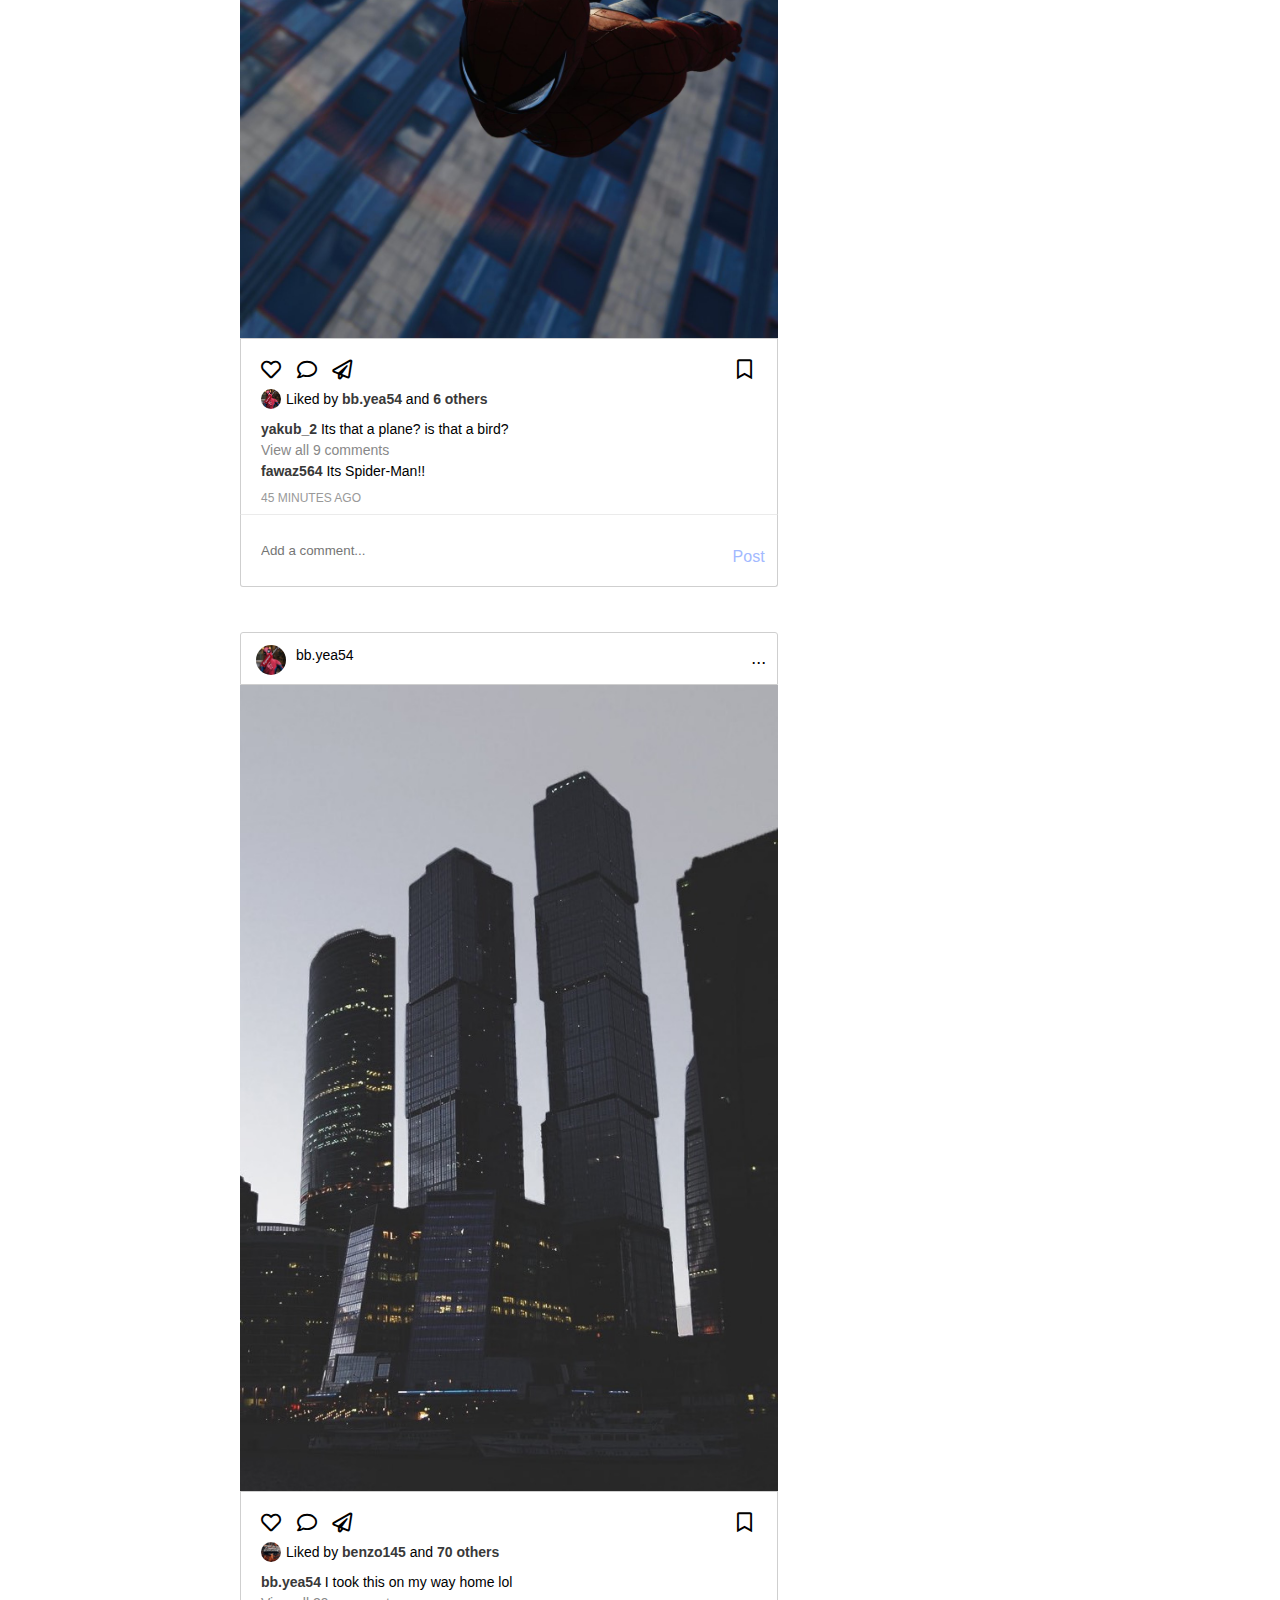
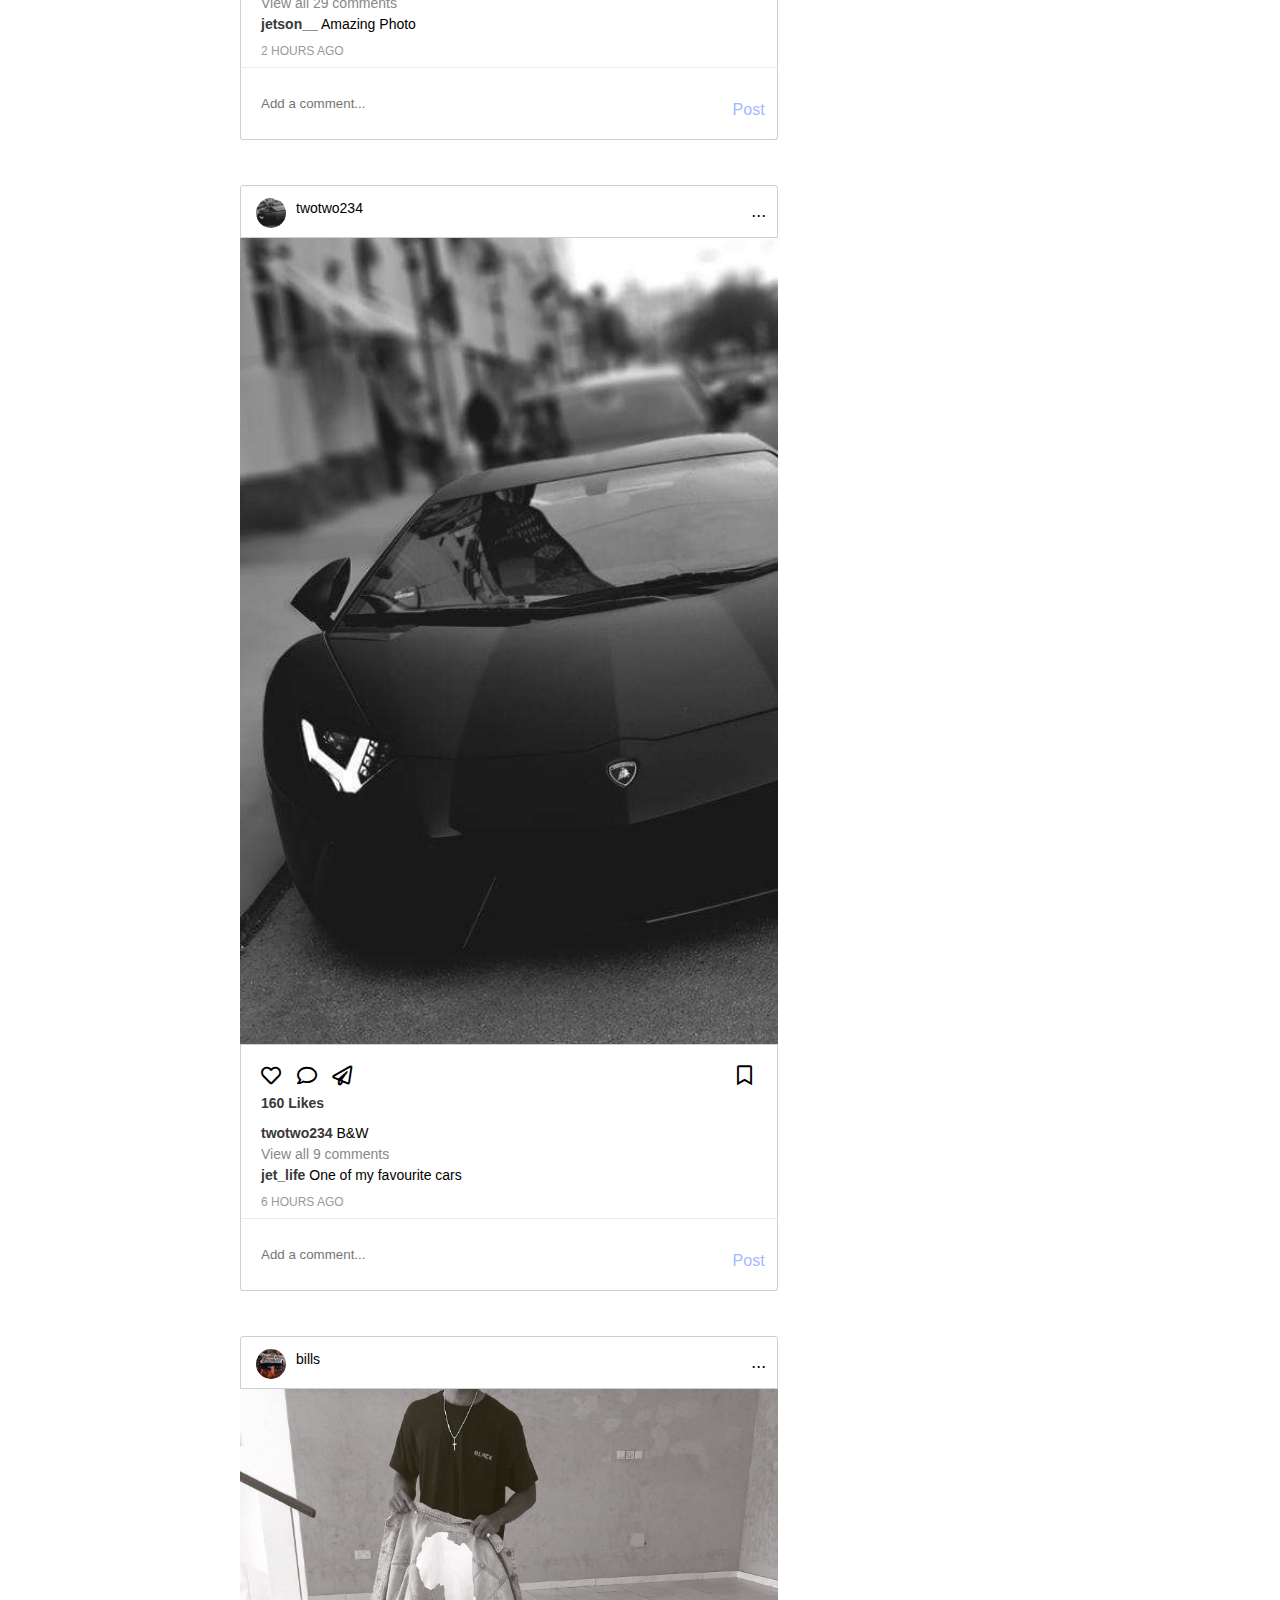
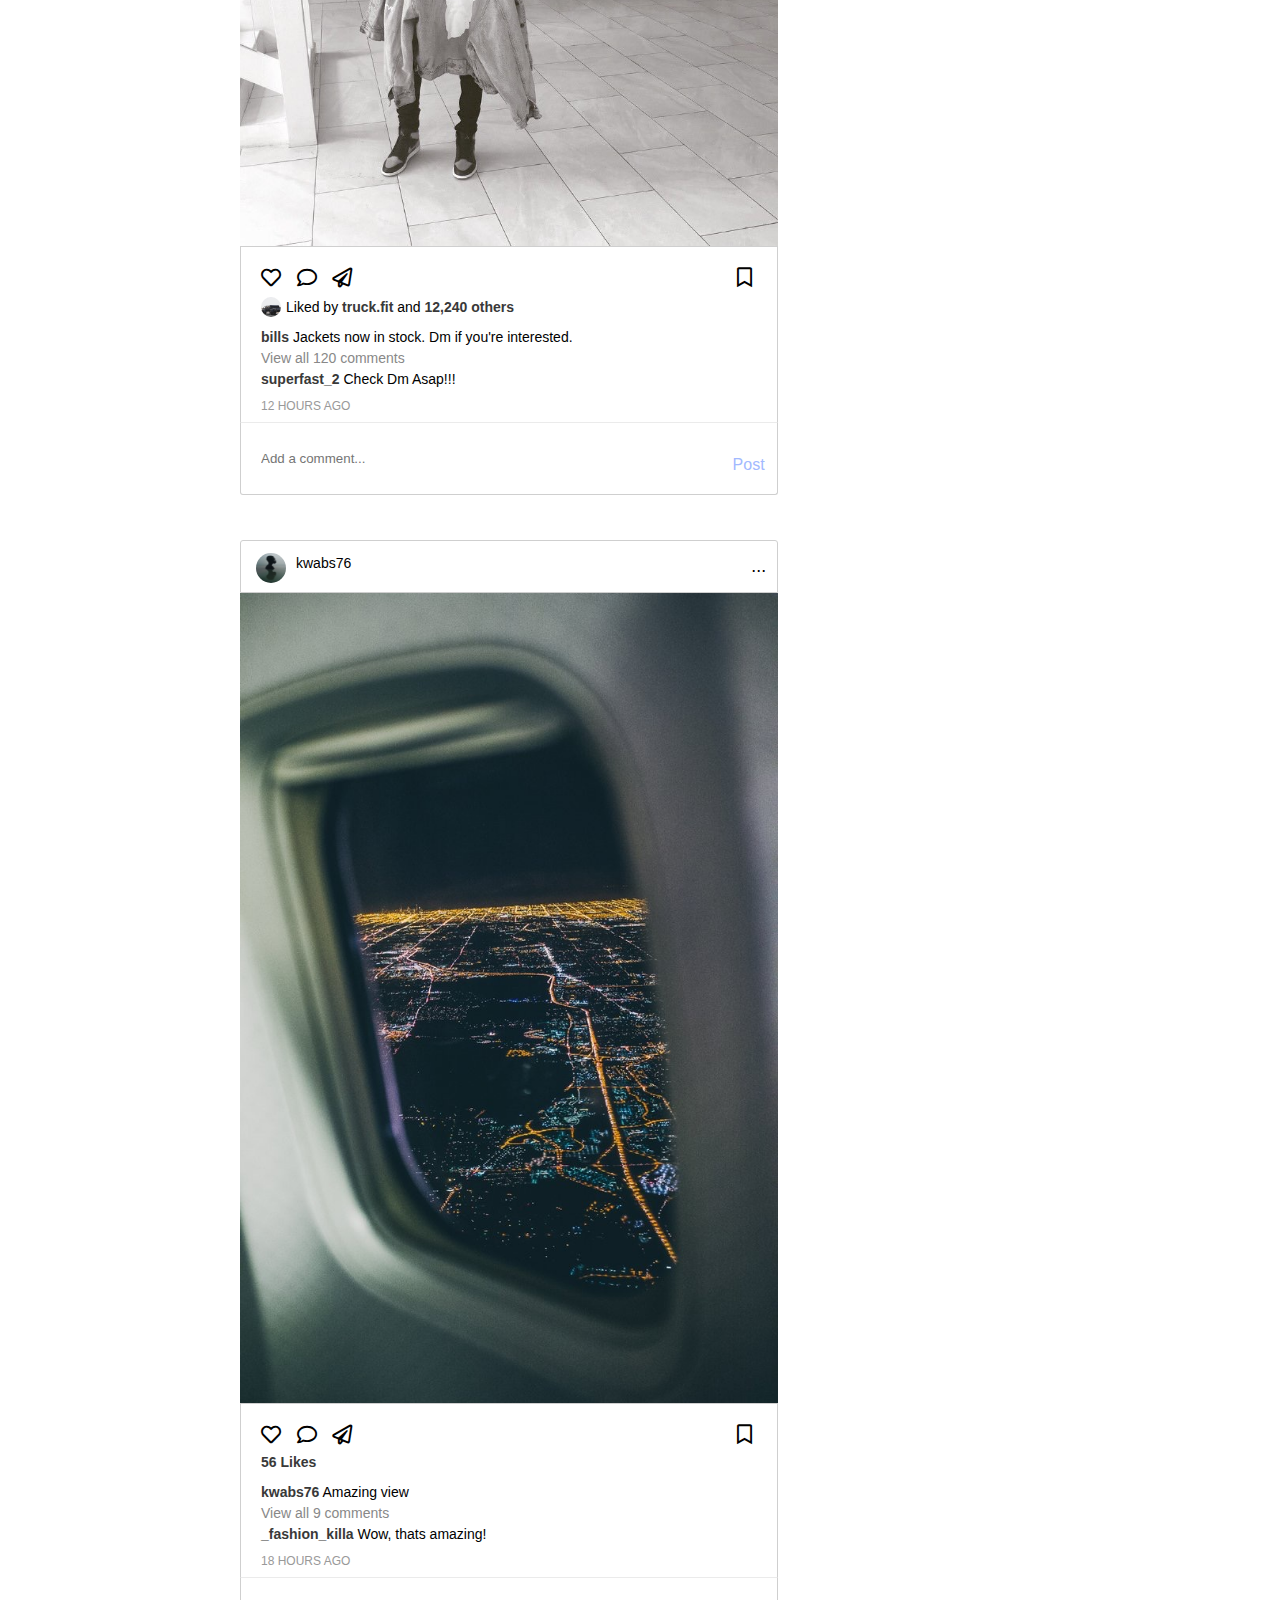
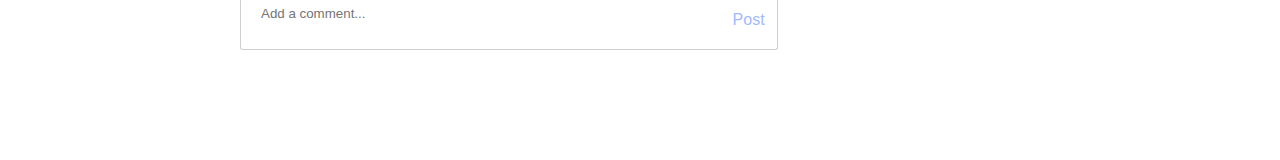
==== commit 9eed3065: "logo" ====
--- a/index.html
+++ b/index.html
@@ -10,11 +10,13 @@
 </head>
 <body>
     <header>
-        <h1>
+        <a href="#"><i class="fas fa-camera"></i></a>
+        <h1 class="home-logo">
             <a href="index.html">Instagram</a> 
         </h1>
+        <a href="inbox.html"><i class="far fa-paper-plane mobile-dm"></i></a> 
         <div>
-            <input class="search-input" type="text" placeholder="Search">
+            <input class="search-input s-input" type="text" placeholder="Search">
         </div>
         <nav>
             <a href="index.html"><i class="fas fa-home"></i></a>
@@ -27,7 +29,6 @@
         </nav>
     </header>
     <section>
-        
         <div class="image-wrapper">
         <div>
             <div class="story">
@@ -75,14 +76,15 @@
                     </div> 
             </div>
         </div>
-            <div class="image-container active">
-                <div class="image-heading">
-                    <img class="profile-image" src="images/IMG_0019.JPG" alt="Asap rocky">
-                    <p class="profile-name">Jet555</p>
-                    <p>&#8228;&#8228;&#8228;</p>
+            <div class="image-container">
+                <div class="image-heading">
+                    <img class="profile-image active" src="images/IMG_0019.JPG" alt="Asap rocky">
+                    <div>
+                       <p class="profile-name">Jet555</p>
+                       <p>&#8228;&#8228;&#8228;</p> 
+                    </div>
                 </div>
                 <img src="images/IMG_1474.JPG" alt="jet">
-                
                     <div class="image-footer" >
                         <div>
                             <i class="far fa-heart"></i>
@@ -105,11 +107,13 @@
                         <p class="post">Post</p>  
                     </div>      
             </div>
-            <div class="image-container active">
-                <div class="image-heading">
-                    <img class="profile-image" src="images/IMG_0953.JPG" alt="Mosque">
-                    <p class="profile-name">fawaz564</p>
-                    <p>&#8228;&#8228;&#8228;</p>
+            <div class="image-container">
+                <div class="image-heading">
+                    <img class="profile-image active" src="images/IMG_0953.JPG" alt="Mosque">
+                    <div>
+                        <p class="profile-name">fawaz564</p>
+                        <p>&#8228;&#8228;&#8228;</p>
+                    </div>
                 </div>
                 <img src="images/IMG_0764.JPG" alt="window view from a plane">
                 <div class="image-footer" >
@@ -136,9 +140,11 @@
             </div>
             <div class="image-container">
                 <div class="image-heading">
-                    <img class="profile-image" src="images/IMG_0039.JPG" alt="Mcleren">
-                    <p class="profile-name">yakub_2</p>
-                    <p>&#8228;&#8228;&#8228;</p>
+                    <img class="profile-image active" src="images/IMG_0039.JPG" alt="Mcleren">
+                    <div>
+                       <p class="profile-name">yakub_2</p>
+                       <p>&#8228;&#8228;&#8228;</p> 
+                    </div>
                 </div>
                 <img src="images/IMG_3468.JPG" alt="spider man">
                 <div class="image-footer">
@@ -165,9 +171,11 @@
             </div>
             <div class="image-container">
                 <div class="image-heading">
-                    <img class="profile-image" src="images/IMG_0122.JPG" alt="spidey">
-                    <p class="profile-name">bb.yea54</p>
-                    <p>&#8228;&#8228;&#8228;</p>
+                    <img class="profile-image active" src="images/IMG_0122.JPG" alt="spidey">
+                    <div>
+                       <p class="profile-name">bb.yea54</p>
+                       <p>&#8228;&#8228;&#8228;</p> 
+                    </div>
                 </div>
                 <img src="images/IMG_0044.JPG" alt="sky skrapers">
                 <div class="image-footer" >
@@ -194,9 +202,11 @@
             </div>
             <div class="image-container">
                 <div class="image-heading">
-                    <img class="profile-image" src="images/IMG_0618.JPG" alt="lambo">
-                    <p class="profile-name">twotwo234</p>
-                    <p>&#8228;&#8228;&#8228;</p>
+                    <img class="profile-image active" src="images/IMG_0618.JPG" alt="lambo">
+                    <div>
+                       <p class="profile-name">twotwo234</p>
+                       <p>&#8228;&#8228;&#8228;</p> 
+                    </div>
                 </div>
                 <img src="images/IMG_0618.JPG" alt="lamboghini">
                 <div class="image-footer" >
@@ -223,9 +233,11 @@
             </div>
             <div class="image-container">
                 <div class="image-heading">
-                    <img class="profile-image" src="images/IMG_0942.JPG" alt="benz">
-                    <p class="profile-name">bills</p>
-                    <p>&#8228;&#8228;&#8228;</p>
+                    <img class="profile-image active" src="images/IMG_0942.JPG" alt="benz">
+                    <div>
+                       <p class="profile-name">bills</p>
+                       <p>&#8228;&#8228;&#8228;</p> 
+                    </div>
                 </div>
                 <img src="images/IMG_0188.JPG" alt="African jean jacket">
                 <div class="image-footer" >
@@ -252,9 +264,11 @@
             </div>
             <div class="image-container">
                 <div class="image-heading">
-                    <img class="profile-image" src="images/IMG_1452.JPG" alt="kid in water">
-                    <p class="profile-name">kwabs76</p>
-                    <p>&#8228;&#8228;&#8228;</p>
+                    <img class="profile-image active" src="images/IMG_1452.JPG" alt="kid in water">
+                    <div>
+                        <p class="profile-name">kwabs76</p>
+                        <p>&#8228;&#8228;&#8228;</p>
+                    </div>
                 </div>
                 <img src="images/IMG_0765.JPG" alt="window view from a plane">
                 <div class="image-footer" >
@@ -282,7 +296,7 @@
         </div>
     </section>
     <aside>
-        <div>
+        <div class="user-pro">
             <a href="profile.html">
                <img class="profile-image user-image" src="images/IMG_0986.JPG" alt="bob marley">                
             </a>
@@ -318,15 +332,24 @@
                     <img class="profile-image" src="images/IMG_0188.JPG" alt="jean jacket">
                     <p class="pro-info">_fashion</p>
                     <div class="suggest-follow">
-                        <span>Followed by cici2</span> <span class="follow-suggested">Follow</span>
+                        <span>Suggested for you</span> <span class="follow-suggested">Follow</span>
                     </div>
                 </div>
             </div>
             <footer>
-                <p>About &#8231; Help &#8231; Press &#8231; Jobs &#8231; Privacy &#8231; Terms &#8231; Location &#8231; Top &#8231; Accounts &#8231; Hashtags &#8231; Language</p>
+                <p>About&#8231;Help&#8231;Press&#8231;Jobs&#8231;Privacy&#8231;Terms&#8231;Locations&#8231;Top Accounts&#8231;Hashtags&#8231;Language</p>
                 <p class="copy-right">&copy; 2020 instagram from facebook</p>
             </footer>
         </div>
     </aside>
+    <div class="b-nav">
+            <a href="index.html"><i class="fas fa-home"></i></a>
+            <a href="#"><i class="fas fa-search"></i></a>
+            <a href="#"><i class="far fa-plus-square"></i></a>
+            <a href="#"><i class="far fa-heart"></i></a>
+            <a href="profile.html">
+             <img class="pro" src="images/IMG_0986.JPG" alt="bob marley">
+            </a>                
+    </div>
 </body>
 </html>--- a/css/style.css
+++ b/css/style.css
@@ -5,20 +5,20 @@
 body {
     padding: 0;
     margin: 0;
-    height: 600rem;
+    height: 510rem;
     font-family: 'Trebuchet MS', 'Lucida Sans Unicode', 'Lucida Grande', 'Lucida Sans', Arial, sans-serif;
 }
 
 header {
     display: flex;
     justify-content: space-between;
+    align-items: center;
     border: 1px solid rgb(207, 207, 207);
     border-top: 0;
-    border-right: 0;
     font-size: 10px;
     position: sticky;
     top: 0;
-    background-color: white;
+    background-color: #fff;
 }
 
 header a {
@@ -30,8 +30,15 @@
     font-family: 'Grand Hotel', cursive;
     cursor: pointer;
     font-size: 30px;
-    margin: 5px 0 5px 240px;
-    font-weight: 600;
+    margin: 5px 0 0 240px;
+}
+
+.home-logo {
+    margin-left: 90px;
+}
+
+.s-input {
+    margin-left: -60px;
 }
 
 header div{
@@ -41,20 +48,16 @@
 .search-input {
     border: 1px solid rgb(207, 207, 207);
     text-align: center;
-    border-radius: 4px;
-    padding: 3px 40px;
-    font-size: 10px;
-}
-
-.fa-search {
+    border-radius: 3px;
     font-size: 15px;
-    color: rgb(207, 207, 207);
+    width: 215px;
+    height: 28px;
 }
 
 nav {
-    margin: 15px 240px 5px 0;
-    font-size: 20px;
-    letter-spacing: 10px;
+    margin: 5px 240px 5px 0;
+    font-size: 23px;
+    letter-spacing: 7px;
 }
 
 i {
@@ -66,29 +69,28 @@
     justify-content: space-around;
     width: 70%;
     margin: 30px 0 -20px 40px;
-    padding: 15px 0;
-    font-size: 13px;
+    padding: 10px;
     border: 1px solid rgb(207, 207, 207);
     border-radius: 3px;
-    font-size: 12px;
+    font-size: 11px;
     text-align: center;
 }
 
 .story-img {
-    width: 60px;
-    height: 60px;
+    width: 50px;
+    height: 50px;
     border-radius: 50%;
     margin: 2px;
     cursor: pointer;
 }
 
 .story p{
-    margin: 5px;
+    margin-top: 4px;
 }
 
 .new-story {
-    width: 68px;
-    height: 68px;
+    width: 58px;
+    height: 58px;
     border-radius: 50%;
     border: 2px solid rgb(231, 87, 87);
 }
@@ -101,7 +103,7 @@
 
 .image-container {
     width: 70%;
-    margin: 40px;
+    margin: 45px 40px 0 40px;
 }
 
 img {
@@ -112,37 +114,57 @@
     border: 1px solid rgb(207, 207, 207);
     display: flex;
     justify-content: space-between;
-    padding: 7px;
     border-top-left-radius: 3px;
     border-top-right-radius: 3px;
+    position: relative;
+    z-index: -111;
+}
+
+.image-heading div{
+    display: flex;
+    justify-content: space-between;
+    width: 98%;
+    padding-left: 55px;
+}
+
+.active {
+    position: absolute;
+    top: 12px;
+    left: 15px;
 }
 
 .profile-image {
-    width: 45px;
+    width: 30px;
     border-radius: 50%;
-    margin: 5px;
-    cursor: pointer;
-    height: 45px;
+    cursor: pointer;
+    height: 30px;
 }
 
 .pro {
-    width: 20px;
-    height: 20px;
+    width: 23px;
+    height: 23px;
     border-radius: 50%;
     margin-bottom: -2px;
 }
 
 .pro-info {
     float: right;
-    width: 80%;
+    width: 87%;
+    font-size: 15px;
+    margin: 0;
+}
+
+.p-info {
+    width: 77%;
     font-size: 13px;
+    margin-top: -2px;
     margin-bottom: 0;
+    margin-left: 10px;
 }
 
 .profile-name {
-    flex: 10%;
-    cursor: pointer;
-    font-size: 15px;
+    cursor: pointer;
+    font-size: 14px;
 }
 
 .image-footer {
@@ -216,6 +238,11 @@
     color: black;
 }
 
+.user-pro{
+    margin-top: 30px;
+    margin-bottom: -7px;
+}
+
 .user-image {
     float: left;
     width: 50px;
@@ -233,48 +260,50 @@
 .suggestions {
     width: 70%;
     border-radius: 5px;
-    margin-top: 10px;
-    margin-bottom: 200px;
+    margin-bottom: 110px;
 }
 
 .suggestion-header {
     display: flex;
     justify-content: space-between;
+    margin-bottom: 10px;
 }
 
 .suggest {
-    color: #777;
-    font-size: 13px;
+    color: #999999;
+    font-size: 15px;
     font-weight: bold;
 }
 
 .suggest-follow {
-    margin: -28px 0 20px 60px;
-    font-size: 13px;
+    margin: -15px 0 15px 40px;
+    font-size: 12px;
     color: #888888;
+    display: flex;
+    justify-content: space-between;
 }
 
 .follow-suggested {
     background: none;
     color: rgb(23, 162, 218);
-    margin-left: 90px;
+    margin-top: -12px;
     cursor: pointer;
 }
 
 .watch-see-all {
     font-size: 13px;
-    margin-right: 5px;
+    margin-right: -15px;
 }
 
 .suggestion-image {
-    width: 103.5%;
+    width: 105%;
     height: 150px;
     display: block;
 }
 
 .profile-info {
     float: right;
-    width: 80%;
+    width: 77%;
     font-size: 13px;
     margin-top: -2px;
     margin-bottom: 0;
@@ -282,7 +311,7 @@
 
 footer {
     font-size: 12px;
-    width: 70%;
+    width: 60%;
     color: rgb(207, 207, 207);
 }
 
@@ -299,26 +328,27 @@
 
 .copy-right {
     text-transform: uppercase;
+    margin-right: -5px;
 }
 
 
 .time {
-    font-size: 10px;
+    font-size: 13px;
     color: #777;
-    margin: -10px 0 0 2px;
+    margin: -10px 0 0 0;
 }
 
 .explore-heading {
     display: flex;
     justify-content: space-between;
-    margin: 0 250px;
+    margin: 0 240px;
     padding: 20px 0;
     font-size: 13px;
 }
 
 .discover-box {
     display: flex;
-    margin: 0 240px;
+    margin: 0 230px;
     font-size: 11px;
 }
 
@@ -368,7 +398,7 @@
 
 .explore-intro {
     color: #999999;
-    margin-left: 245px;
+    margin-left: 240px;
     margin-top: 90px;
     cursor: pointer;
 }
@@ -377,33 +407,36 @@
     display: flex;
     flex-wrap: wrap;
     width: 70%;
-    margin:0 240px;
+    margin:0 235px;
 }
 
 .explore-img {
-    width: 30%;
+    width: 31%;
     margin: 5px;
+    height: 300px;
 }
 
 .explore-vid {
-    width: 61%;
-    height: 400px;
+    width: 63%;
+    height: 300px;
     margin: 5px;
 }
 
 .explore-footer {
     display: flex;
     justify-content: space-between;
-    margin: 0 260px 0 230px;
+    margin: 0 260px 0 240px;
     padding: 20px 0;
-    font-size: 13px;
+    font-size: 12px;
     font-weight: 800;
+    width: 66%;
 }
 
 .footer-info {
     color:rgb(0, 106, 148);
     text-transform: uppercase;
     word-spacing: 10px;
+    margin-left: 4px;
 }
 
 .fixed {
@@ -414,7 +447,7 @@
     display: flex;
     border: 1px solid rgb(207, 207, 207);
     border-radius: 5px;
-    margin: 20px 200px 0 240px;
+    margin: 20px 240px 0 240px;
 }
 
 .inbox-user-container {
@@ -430,16 +463,28 @@
 }
 
 .inbox-head p {
-    margin-left: 120px;
+    margin-left: 160px;
 }
 
 .inbox-users {
     padding-top: 15px;
     padding-left: 20px;
     width: 100%;
-    height: 600px;
-    display: block;
+    height: 630px;
     overflow-y: scroll;
+}
+
+.inbox-users > div{
+    display: flex;
+    justify-content: start;
+}
+
+.users{
+    width: 60px;
+    border-radius: 50%;
+    cursor: pointer;
+    height: 60px;
+    margin-bottom: 15px;
 }
 
 .inbox-messages {
@@ -496,7 +541,7 @@
 
 .user-profile {
     display: flex;
-    margin: 30px auto;
+    margin: 60px auto;
 }
 
 .user-profile a {
@@ -509,20 +554,19 @@
     width: 30%;
     border-radius: 50%;
     margin-left: 300px;
-    margin-top: 30px;
     cursor: pointer;
 }
 
 .user-info {
     width: 70%;
-    margin-top: 45px;
+    color: #484848;
 }
 
 .name {
     font-size: 30px;
     position: relative;
     top: 5px;
-    font-family: sans-serif;
+    font-family: serif;
 }
 
 .user-info div {
@@ -555,8 +599,8 @@
 
 .user-post {
     border-top: 1px solid rgb(207, 207, 207);
-    width: 65%;
-    margin: 5px 250px 0 250px;
+    width: 66%;
+    margin: 5px 250px 0 245px;
 }
 
 .nav-bar {
@@ -580,9 +624,230 @@
     width: 33%;
 }
 
+.user-upload img {
+    height: 300px;
+}
+
 .fa-th {
     color: #112;
     border-top: 1px solid #112;
     padding-top: 19px;
     margin-top: -22px;
+}
+
+.b-nav {
+    display: none;
+}
+
+.mobile-dm {
+    display: none;    
+}
+
+.fa-camera {
+    display: none;
+}
+
+.fa-angle-left {
+    display: none;
+}
+
+.fa-video {
+    display: none;
+}
+
+.p-body {
+    height: 100vh;
+}
+
+@media screen and (max-width:1224px){
+    nav {
+        display: none;
+    }
+    
+    .search-input {
+        display: none;
+    }
+    
+    aside {
+        display: none;
+    }
+
+    h1 {
+        text-align: center;
+        margin: auto;
+    }
+
+    .story {
+        overflow: hidden;
+        width: 70%;
+    }
+
+    .image-wrapper {
+        width: 90%;
+    }
+
+    .inbox-messages {
+        display: none;
+    }
+
+    .inbox-user-container {
+        width: 100%;
+    }
+
+    .fa-angle-left {
+        display: flex;
+        margin-left: 10px;
+    }
+
+    .fa-video {
+        display: flex;
+    }
+
+    header .fa-paper-plane {
+        display: block;
+        font-size: 23px;
+        margin-right: 10px;
+    }
+
+    header .fa-camera {
+        display: block;
+        margin-left: 10px;
+        font-size: 23px;
+    }
+
+    .inbox-head p {
+        display: none;
+    }
+
+    .inbox-header {
+        display: none;
+    }
+
+    .inbox-wrapper {
+        display: flex;
+        border: none;
+        border-radius: none;
+        margin: 0;
+    }
+
+    .inbox-head {
+        height: 50px;
+        font-size: 23px;
+    }
+
+    .inbox-head div {
+        width: 100px;
+        display: flex;
+        justify-content: space-around;
+        align-items: center;
+    }
+
+    .inbox-users {
+        height: 705px;
+    }
+
+    .cam {
+        display: block;
+        margin-top: 20px
+    }
+
+    .user-profile {
+        margin: 60px 0px;
+    }
+
+    .user-photo {
+        width: 140px;
+        margin-left: 20px;
+    }
+
+    .user-post {
+        width: 100%;
+        margin: 0px;
+    }
+
+    .user-upload img {
+        height: 250px;
+    }
+
+    .nav-bar {
+        margin: 20px;
+    }
+
+    .explore-footer {
+        display: none;
+    }
+}
+
+@media screen and (max-width:600px) {
+
+    body {
+        height: 400rem;
+    }
+
+    .image-wrapper {
+        margin: 0;
+        width: 100%;
+    }
+
+    .story {
+        overflow: visible;
+        margin: 0;
+        width: 100%;
+        border: none;
+    }
+
+    .new-story {
+        margin: 2px;
+    }
+
+    .image-container {
+        width: 100%;
+        margin: 10px 0;
+    }
+
+    .image-heading {
+        border: none;
+    }
+
+    .comment-input {
+        display: none;
+    }
+
+    .comment-update {
+        margin-bottom: -75px;
+        border: none;
+    }
+
+    .image-footer {
+        border: none;
+    }
+
+    .b-nav {
+        font-size: 23px;
+        width: 100%;
+        display: flex;
+        justify-content: space-around;
+        align-items: center;
+        padding: 5px;
+        position: sticky;
+        bottom: 0px;
+        border-top: 1px solid rgb(207, 207, 207);
+        background-color: #fff;
+    }
+
+    .b-nav a {
+        color: #111111;
+    }
+
+    .pro {
+        height: 25px;
+        width: 25px;
+    }
+}
+
+
+@media screen and (max-width:420px) {
+    body {
+        height: 300rem;
+    }
 }